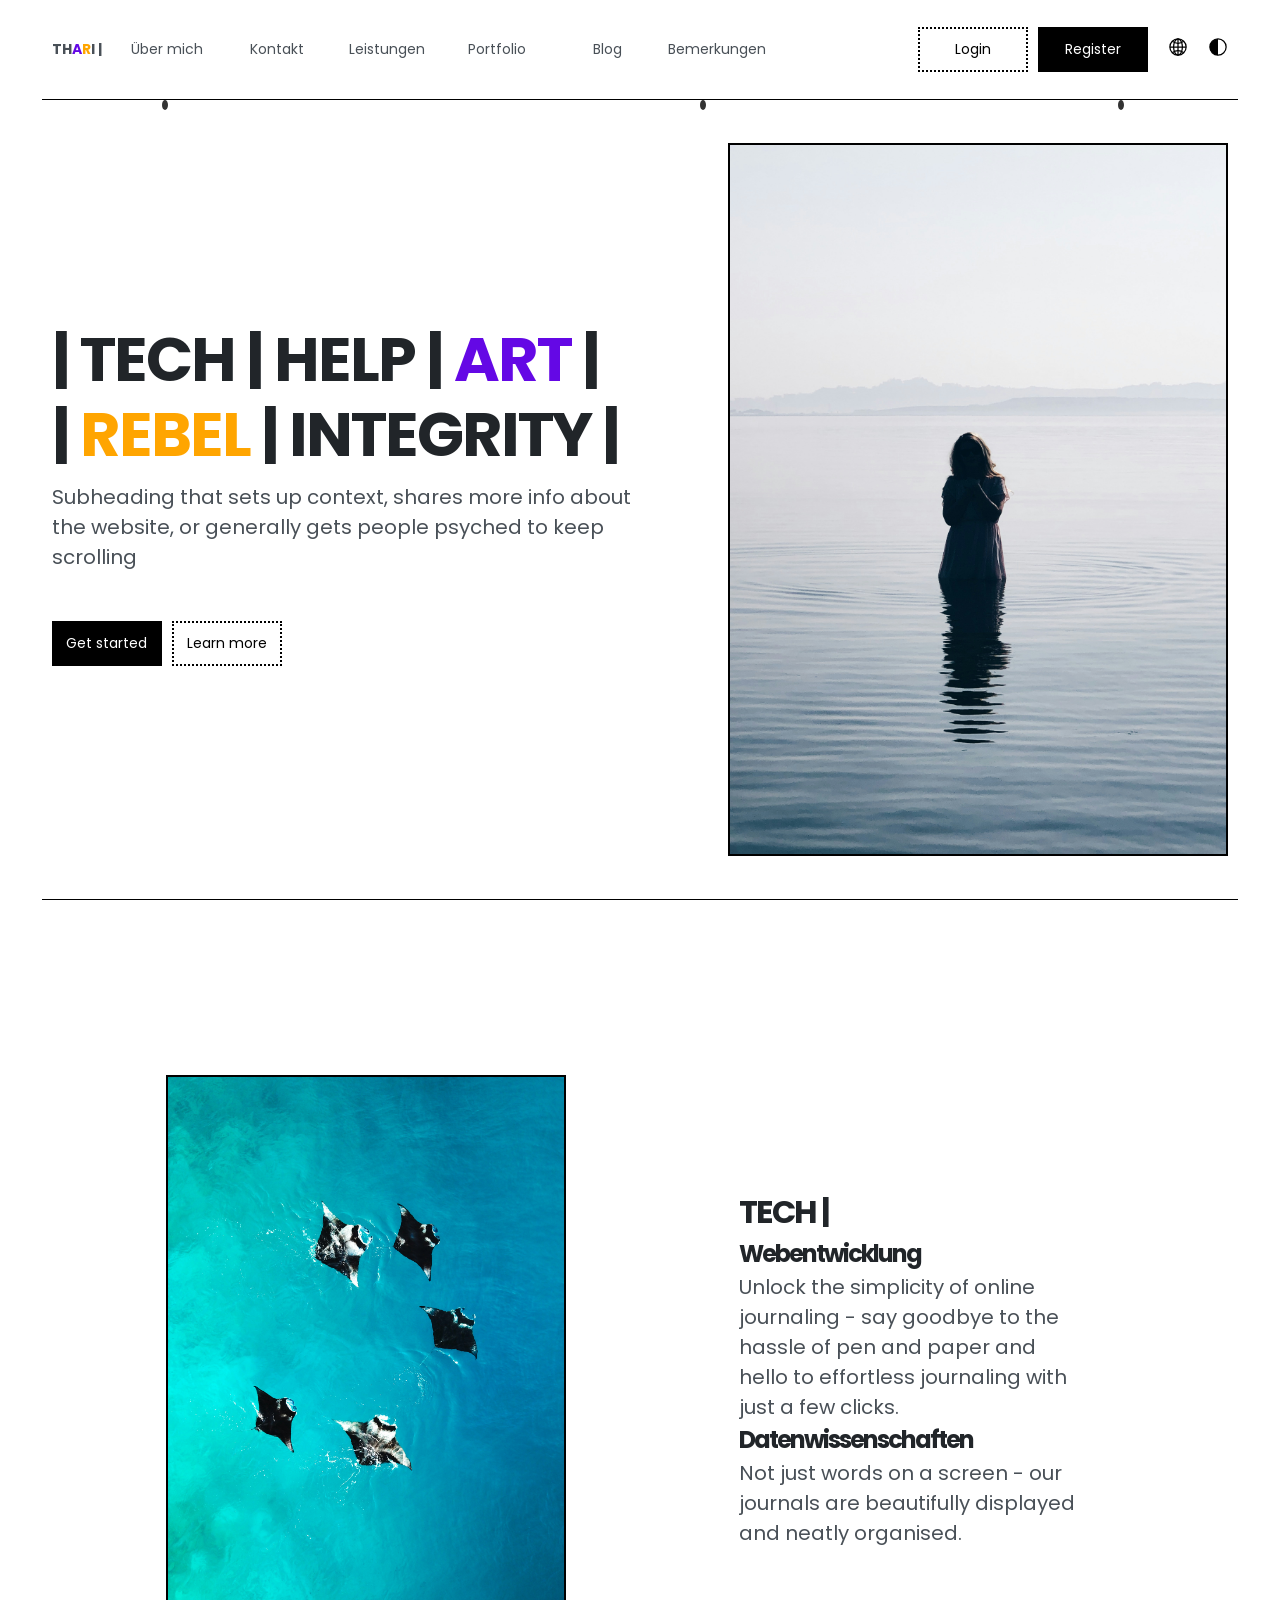
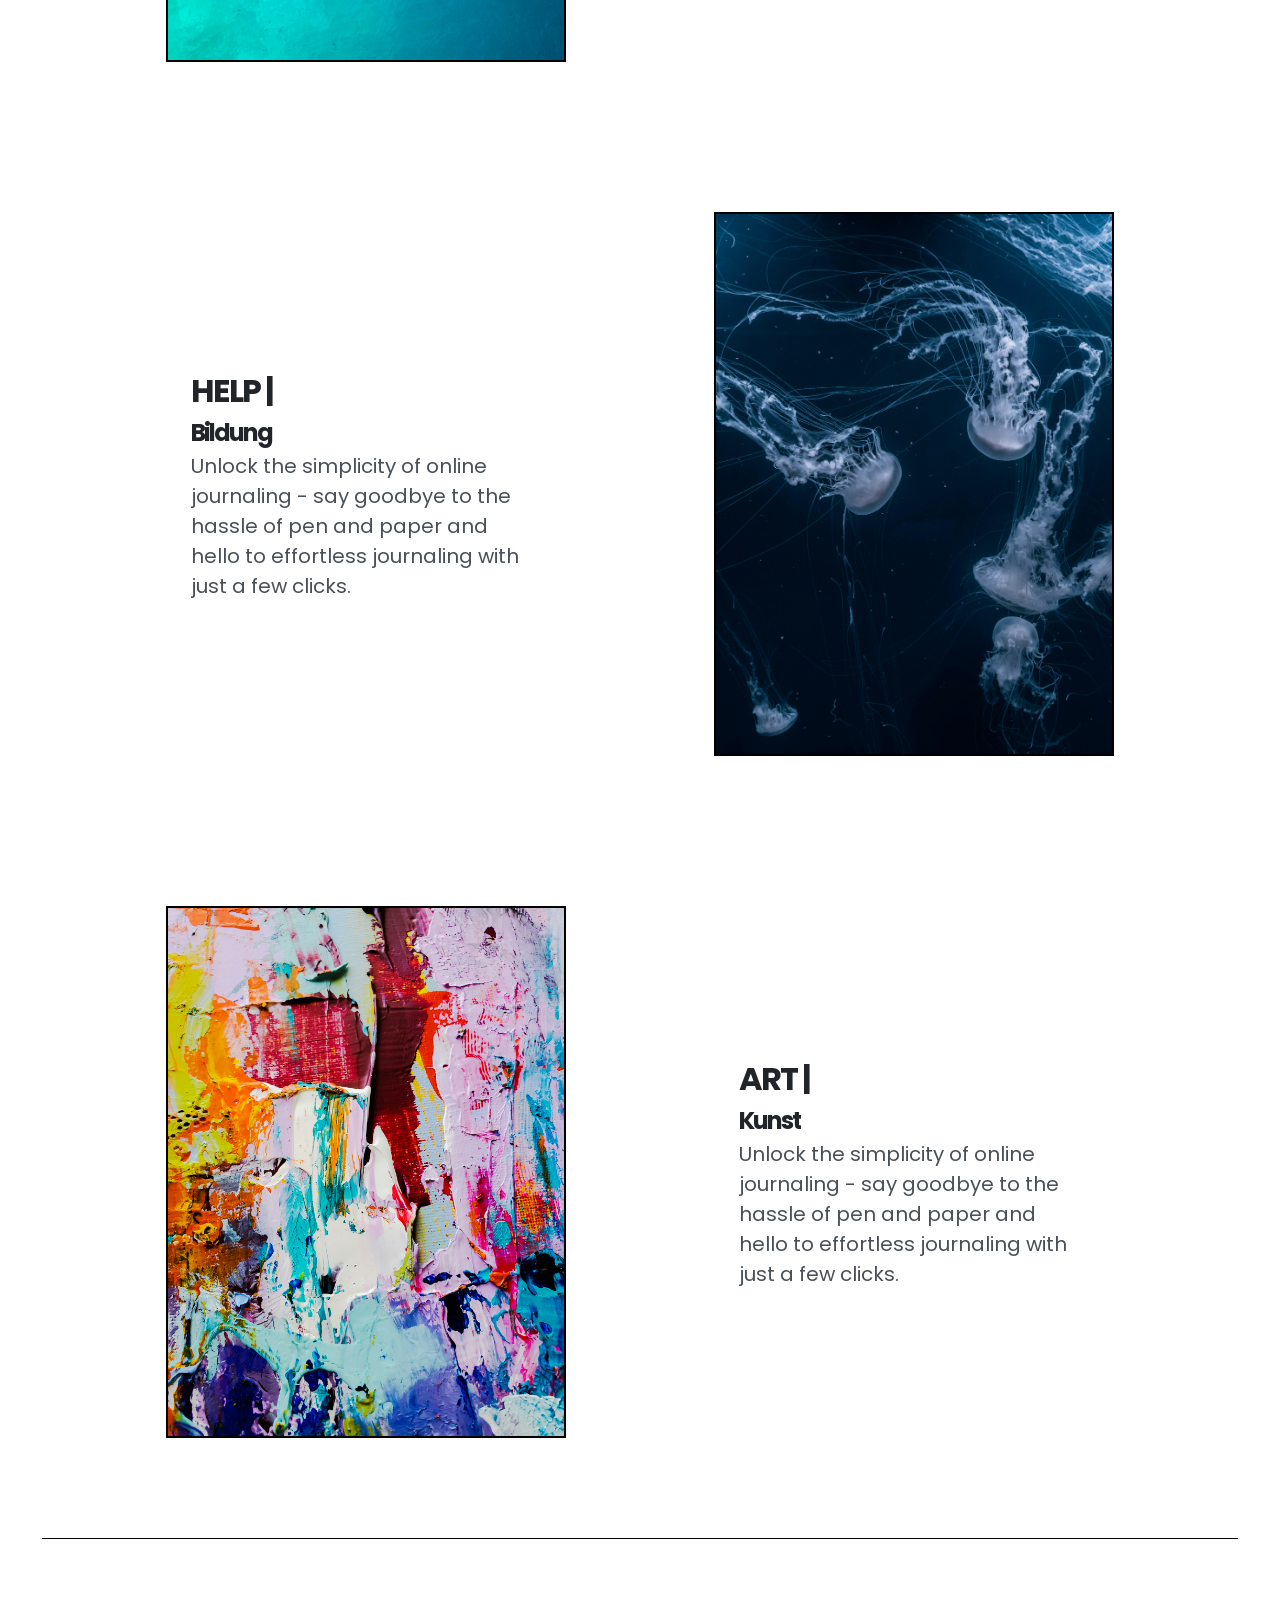
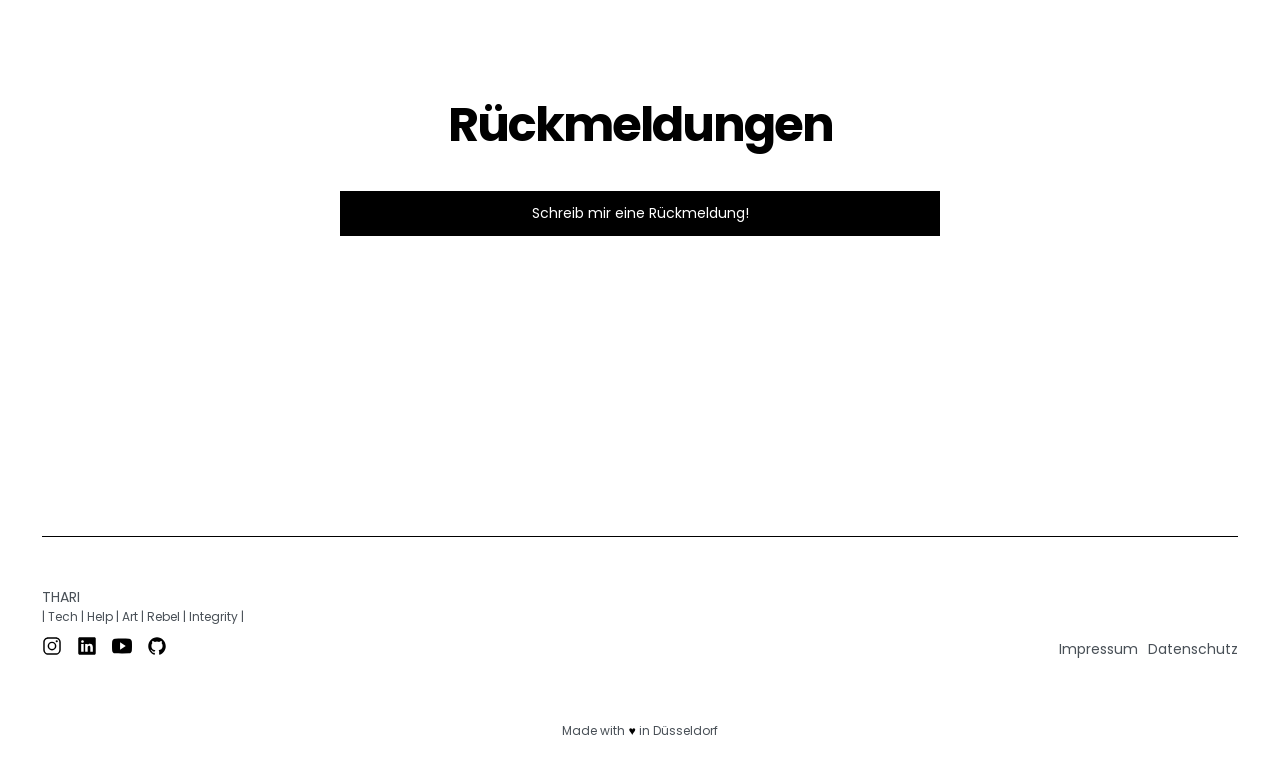
==== de.html @ 85b08d9f "thari webpage windows pc vscode" ====
<!DOCTYPE html>
<html lang="en">
<head>
    <meta charset="UTF-8">
    <meta name="viewport" content="width=device-width, initial-scale=1.0">
    <link rel="preconnect" href="https://fonts.googleapis.com">
    <link rel="preconnect" href="https://fonts.gstatic.com" crossorigin>
    <link href="https://fonts.googleapis.com/css2?family=Poppins:ital,wght@0,100;0,200;0,300;0,400;0,500;0,600;0,700;0,800;0,900;1,100;1,200;1,300;1,400;1,500;1,600;1,700;1,800;1,900&display=swap" rel="stylesheet">
    <link rel="stylesheet" href="de.css">
    <title>THARI | </title>
</head>
<body>
    <div class="container">
        <header>
            <!-- NAVIGATION -->
            <nav class="navbar">
                <div class="logo">
                    <a href="index.html" id="Logo-Startseite-Link">TH<span class="art-color">A</span><span class="rebel-color">R</span>I | </a> 
                    <!-- Senkrechter Strich professioneller -->
                </div>
                
                <ul class="nav-btn-container">
                    <li class="btn" href="nav-pages/about-me.html">Über mich</li>
                    <li class="btn" href="nav-pages/contact.html">Kontakt</li>
                    <li class="btn" href="nav-pages/services.html">Leistungen</li>
                    <li class="btn" href="nav-pages/portfolio.html">Portfolio</li>
                    <li class="btn" href="nav-pages/blog.html">Blog</li>
                    <li class="btn" href="nav-pages/feedback.html">Bemerkungen</li>
                </ul>

                <ul class="nav-login-register-container">
                    <li><a class="btn btn-primary-outline" href="login-register/login.html" id="login-link">Login</a></li>
                    <li><a class="btn btn-primary" href="login-register/register.html" id="register-link">Register</a></li>
                </ul>

                <ul class="nav-language-lightdark-container">
                    <li class="tooltip"><a href="index.html"><img class="nav-icons" src="images/svg/globe-outline.svg" alt="World Logo"><span class="tooltip-text">de | en Übersetzung folgt</span></a></li>
                    <li class="tooltip"><a href="index.html"><img class="nav-icons" src="images/svg/contrast-outline.svg" alt="Darklight Logo"><span class="tooltip-text">light | dark Modus folgt</span></a></li>
                </ul>
            </nav>

            <!-- HERO SECTION -->
            <section class="hero-section water-background">
                <div class="hero-content">
                    <h1 class="hero-heading">
                        | TECH | HELP | <span class="art-color">ART</span> | <br> 
                        | <span class="rebel-color">REBEL</span> | INTEGRITY | 
                    </h1>
                    <p class="hero-paragraph">Subheading that sets up context, shares more info about the website, or generally gets people psyched to keep scrolling</p>
                
                    <ul class="hero-btn-container">
                        <li><a class="btn btn-primary" href="login-register/register.html">Get started</a></li>
                        <li><a class="btn btn-primary-outline" href="button-pages/learn-more.html">Learn more</a></li>
                    </ul>
                </div>

                <div class="Startseite-img-container">
                    <img class="Startseite-img" src="images/home/giorgio-trovato-opnHVHNZuUU-unsplash.jpg" alt="Woman">
                </div>

                <div class="raindrop-container">
                    <span class="raindrop"></span>
                    <span class="raindrop"></span>
                    <span class="raindrop"></span>
                </div>

            </section>
        </header>
        
        <main>
            <!-- FEATURE SECTION -->
            <section class="features-section">
                <div class="features-grid-container">
                    <img class="feature-img" src="images/home/Startseite_Rays.jpg" alt="Rays">
                    <div class="feature-text">
                        <h4>TECH | </h4>
                        <h5 class="feature-heading">Webentwicklung</h5>
                        <p>Unlock the simplicity of online journaling - say goodbye to the hassle of pen and paper and hello to effortless journaling with just a few clicks.</p>
                        <h5 class="feature-heading">Datenwissenschaften</h5>
                        <p>Not just words on a screen - our journals are beautifully displayed and neatly organised.</p>
                    </div>
                    <div class="feature-text">
                        <h4>HELP | </h4>
                        <h5 class="feature-heading">Bildung</h5>
                        <p>Unlock the simplicity of online journaling - say goodbye to the hassle of pen and paper and hello to effortless journaling with just a few clicks.</p>
                    </div>
                    <img class="feature-img" src="images/home/Startseite_Quallen.jpg" alt="Quallen">
                    <img class="feature-img" src="images/home/jene-stephaniuk--MCrF6hnojU-unsplash.jpg" alt="Art">
                    <div class="feature-text">
                        <h4>ART | </h4>
                        <h5 class="feature-heading">Kunst</h5>
                        <p>Unlock the simplicity of online journaling - say goodbye to the hassle of pen and paper and hello to effortless journaling with just a few clicks.</p>
                    </div>
                </div>
            </section>

            <!--CTA SECTION - CTA = CALL TO ACTION-->
            <section class="cta-section">
                <div class="cta-card">
                    <h2 class="cta-heading">Rückmeldungen</h2>
                    <a class="btn btn-secondary" href="register.html">Schreib mir eine Rückmeldung!</a>
                    <!-- Div Bewertungsfelder einfügen (mit Formular einfügbar)-->
                </div>
            </section>
        </main>

        <footer class="footer">
            <!--FOOTER-->
            <div class="footer-thari">
                <a href="index.html">THARI</a>
                <p class="small-text">| Tech | Help | Art | Rebel | Integrity |</p>
            </div>

            <div class="footer-row">
                <ul class="social-icons-container">
                    <li><a href="https://www.instagram.com/"><img class="social-icons" src="images/svg/logo-instagram.svg" alt="Instagram"></a></li>
                    <li><a href="https://www.linkedin.com/"><img class="social-icons" src="images/svg/logo-linkedin.svg" alt="LinkedIn"></a></li>
                    <li><a href="https://www.youtube.com/"><img class="social-icons" src="images/svg/logo-youtube.svg" alt="YouTube"></a></li>
                    <li><a href="https://www.github.com/"><img class="social-icons" src="images/svg/logo-github.svg" alt="GitHub"></a></li>
                </ul>
                <ul class="footer-rechts-nav-container">
                    <li><a href="impressum.html">Impressum</a></li>
                    <li><a href="datenschutz.html">Datenschutz</a></li>
                </ul>
            </div>
            
            <div class="small-text-footer">
                <p class="small-text">Made with <span class="heart-icon">♥︎</span> in Düsseldorf</p>
            </div>
            
        </footer>
    </div>
</body>
</html>
---- de.css ----
/* 

---------- TYPOGRAPHY ----------

FONT SIZES
12px / 16px / 20px / 24px / 32px / 40px / 48px / 62px

FONT WEIGHTS
400 / 700

LINE HEIGHTS
1.2 / 1.5

LETTER SPACING
0 / -2px

FONT FAMILY
Poppins

---------- COLORS ----------

PRIMARY
Base: #339af0 (Sky Blue)
Tint: #d0ebff (Arctic)
Shade: #1c7ed6 (Deep Sea)

SECONDARY
Base: #9775fa (Lavendar)
Tint: #e5dbff (Moonligh Iris)
Shade: #7048e8 (Velvet Night)

TERTIARY
Base: #ff922b (Pumpkin)
Tint: #ffe8cc (Dawn)
Shade: #f76707 (Lava)

GREY
Base: #495057 (Slate)
Tint: #f1f3f5 (Pebble)
Shade: #212529 (Graphite)
White: #ffffff (White)
Black: #000000 (Black)

---------- BORDER RADIUS ----------

4px / 8px / 20px

---------- SPACING SYSTEM ----------

5px / 10px / 15px / 20px / 25px / 30px / 40px / 50px / 60px / 70px / 80px / 90px / 100px / 125px / 150px / 200px / 250px / 300px / 400px / 500px

*/

/* ----------------------- GLOBAL STYLES ----------------------- */

:root {
    /* FONT SIZE */
    --text-sm: 1.2rem;
    --text-base: 1.4rem;
    --text-paragraph: 2rem;
    --text-h5: 2.4rem;
    --text-h4: 3.2rem;
    --text-h3: 4rem;
    --text-h2: 4.8rem;
    --text-h1: 6.2rem;

    /* FONT WEIGHT */
    --font-weight-normal: 400;
    --font-weight-bold: 700;

    /* LINE HEIGHTS */
    --line-height-tight: 1.2;
    --line-height-normal: 1.5;

    /* LETTER SPACING */
    --letter-spacing-tight: -2px;

    /* FONT FAMILY */
    --font-family: 'Poppins', sans-serif;

    /* COLORS */
    --primary-base: #339af0;
    --primary-tint: #d0ebff;
    --primary-shade: #1c7ed6;
    --secondary-base: #9775fa;
    --secondary-tint: #e5dbff;
    --secondary-shade: #7048e8;
    --tertiary-base: #ff922b;
    --tertiary-tint: #ffe8cc;
    --tertiary-shade: #f76707;
    --grey-base: #495057;
    --grey-tint: #f1f3f5;
    --grey-shade: #212529;
    --white: #ffffff;
    --black: #000000; 
    
    /* MISCELLANEOUS */
    --nav-height: 10rem; /* Update the value in the flexbox topic */
}

* {
    box-sizing: border-box;
    margin: 0;
    padding: 0;
}

html {
   font-size: 62.5%; 
   /* 10px / 16px = 62.5% */
}

body {
    font-family: var(--font-family);
    font-weight: var(--font-weight-normal);
    line-height: var(--line-height-normal);
    color: var(--grey-base);
}

.container {
    max-width: 95%;
    width: 100%;
    margin: 0 auto;
    padding: 0 1rem;
    box-sizing: border-box;
}

h1, h2, h3, h4, h5 {
    font-weight: var(--font-weight-bold);
    line-height: var(--line-height-normal);
    letter-spacing: var(--letter-spacing-tight);
    color: var(--grey-shade);
}

h1 {
    font-size: var(--text-h1);
}

h2 {
    font-size: var(--text-h2);
}

h3 {
    font-size: var(--text-h3);
}

h4 {
    font-size: var(--text-h4);
}

h5 {
    font-size: var(--text-h5);
}

p {
    font-size: var(--text-paragraph);
}

a {
    text-decoration: none;
    font-size: var(--text-base);
    display: inline-block;
}

a:link, a:visited, a:hover, a:active {
    color: var(--grey-base);
}

ul {
    list-style: none;
}

/* span {
    display: inline-block;
} */

.small-text {
    font-size: var(--text-sm);
}

/* ----------------------- COMPONENTS ----------------------- */

.btn {
    min-width: 110px;
    height: 45px;
    font-size: var(--text-base);
    display: flex;
    justify-content: center;
    align-items: center;
    box-sizing: border-box;
    text-align: center;
}

.btn-primary:link, .btn-primary:visited {
    color: var(--white);
    background-color: var(--black);
    border: 2px dotted var(--black);
    transition: 0.5s;
}

.btn-primary:hover, .btn-primary:active {
    color: var(--white);
    background-color: var(--black);
    border: 2px dotted var(--black);
    transform: scale(1.05, 1.05);
    box-shadow: 0px 3px 6px var(--grey-base);
}

.btn-primary-outline:link, .btn-primary-outline:visited {
    color: var(--black);
    background-color: var(--white);
    border: 2px dotted var(--black);
    transition: 0.5s;
}

.btn-primary-outline:hover, .btn-primary-outline:active {
    color: var(--black);
    background-color: var(--white);
    border: 2px dotted var(--black);
    transform: scale(1.05, 1.05);
    box-shadow: 0px 3px 6px var(--grey-base);
}

.btn-secondary:link, .btn-secondary:visited {
    color: var(--white);
    background-color: var(--black);
    border: 2px dotted var(--black);
    transition: 0.5s;
}

.btn-secondary:hover, .btn-secondary:active {
    color: var(--white);
    background-color: var(--black);
    border: 2px dotted var(--black);
    transform: scale(1.05, 1.05);
    box-shadow: 0px 3px 6px var(--grey-base);
}

.highlight {
    color: var(--white);
    padding: 0.5rem 1rem;
    border-radius: 4px;
}

.highlight-primary {
    background-color: var(--primary-base);
}

.highlight-secondary {
    background-color: var(--secondary-base);
}

.highlight-tertiary {
    background-color: var(--tertiary-base);
}

.logo-md {
    width: 100px;
}

.logo-sm {
    width: 80px;
}

.chat-container {
    height: 7rem;
    width: 7rem;
    background-color: var(--primary-tint);
    border-radius: 50%;
    display: flex;
    justify-content: center;
    align-items: center;
    position: fixed;
    bottom: 2rem;
    right: 2rem;
}

.chat-icon {
    width: 5rem;
    height: 5rem;
}

.beta {
    position: relative;
}

.beta::after {
    content: 'beta';
    position: absolute;
    top: 0;
    right: 0;
    font-size: 1.2rem;
    background-color: var(--tertiary-base);
    padding: 0.5rem 1rem;
    border-radius: 4px;
    color: var(--white);
    transform: translate(70%, -70%);
}

/* ----------------------- SECTIONS ----------------------- */

/* ------ NAVBAR ------ */

.navbar {
    height: var(--nav-height);
    display: flex;
    align-items: center;
    border-bottom: 1px solid #000000;
    padding: 0 1rem;
}

.logo {
    font-weight: 700;
}

.nav-btn-container {
    display: flex;
    margin-right: auto;
    margin-left: 1rem;
}

.nav-login-register-container {
    display: flex;
    gap: 1rem;
}

.nav-language-lightdark-container {
    display: flex;
    gap: 2rem;
    margin-left: 2rem;
}

.nav-icons {
    width: 20px;
    align-items: center;
}

/* ------ HERO SECTION ------ */

.hero-section {
    height: calc(100vh - var(--nav-height));
    min-height: 400px;
    margin-bottom: 10rem;
    display: flex;
    flex-direction: row;
    justify-content: center;
    align-items: left;
    gap: clamp(1rem, 6vw, 8rem);
    border-bottom: 1px solid #000000;
    position: relative;
}

.hero-content {
    display: flex;
    flex-direction: column;
    justify-content: center;
    max-width: 600px;
}

.hero-heading {
    margin-bottom: 1rem;
    text-align: left;
    font-weight: bold;
    line-height: 1.2;
    transition: transform 0.8s ease;
}

.hero-heading:hover {
    transform: scale(1.1);
}

.art-color {
    color: rgb(100, 8, 229);
}

.rebel-color {
    color: orange;
}

.hero-paragraph {
    display: flex;
    margin-bottom: clamp(1rem, 3vw, 4rem);
    text-align: left;
}

.hero-btn-container {
    display: flex;
    gap: 1rem;
    list-style: none;
    align-items: center;
    padding: 0;
    margin: 1rem 0;
}

.Startseite-img-container {
    display: flex;
    justify-content: center;
    align-items: center;
}

.Startseite-img {
    max-width: 50rem;
    height: auto;
    object-fit: contain;
    display: flex;
    gap: 2rem;
    transition: transform 0.8s ease;
    transform-origin: center;
    border: 2px solid black;
}

.Startseite-img:hover {
    transform: scale(1.0) scaleX(-1);
}

.raindrop-container {
    position: absolute;
    top: 0;
    left: 0;
    width: 100%;
    height: calc(100%);
    pointer-events: none;
    overflow: hidden;
    z-index: 1;
}

.raindrop {
    position: absolute;
    top: 0px;
    width: 6px;
    height: 10px;
    background: var(--black);
    border-radius: 50%;
    animation: drop 10s infinite;
    opacity: 0.8;
}

/* Positioniere die Tropfen zufällig */
.raindrop:nth-child(1) { left: 10%; animation-delay: 0s; }
.raindrop:nth-child(2) { left: 55%; animation-delay: 5s; }
.raindrop:nth-child(3) { left: 90%; animation-delay: 3s; }

@keyframes drop {
  0% {
    transform: translateY(0) scaleX(1);
    opacity: 0;
  }
  10% {
    opacity: 1;
  }
  90% {
    transform: translateY(100vh) scaleX(0.7);
    opacity: 1;
  }
  100% {
    transform: translateY(110vh) scaleX(0.5);
    opacity: 0;
  }
}

/* ------ FEATURES SECTION ------ */

.features-section {
    border-bottom: 1px solid #000000;
    display: flex;
    flex-direction: column;
}

.features-grid-container {
    display: grid;
    grid-template-columns: 1fr 1fr;
    row-gap: 15rem;
    column-gap: 5rem;
    justify-items: center;
    align-items: center;
    margin: 75px 75px 100px;
}

.feature-text {
    max-width: 350px;
    width: 100%;
}

.feature-headings {
    margin-bottom: 5rem;
}

.feature-img {
    max-width: 40rem;
    width: 100%;
    border: 2px solid black;
    transition: transform 0.8s ease;
}

.feature-img:hover {
    transform: scale(1.15) scaleX(-1);
}

/* ------ CTA SECTION ------ */

.cta-section {
    margin-bottom: 20rem;
    margin-top: 5rem;
    display: flex;
    justify-content: center;
}

.cta-card {
    text-align: center;
    background-color: var(--white);
    max-width: 1000px;
    width: 100%;
    padding: 10rem 20rem;
    border-radius: 20px;
}

.cta-heading {
    margin-bottom: 3rem;
    color: var(--black);
}

/* ------ FOOTER ------ */

.footer {
    display: flex;
    flex-direction: column;
    gap: 1rem;
    justify-content: space-between;
    margin-bottom: 2.5rem;
    border-top: 1px solid #000000;
}

.footer-thari {
    display: flex;
    flex-direction: column;
    margin-top: 5rem;
}

.footer-row {
    display: flex;
    justify-content: space-between;
    align-items: center;
    margin-bottom: 5rem;
}

.social-icons-container {
    display: flex;
    gap: 1.5rem;
}

.footer-rechts-nav-container {
    display: flex;
    margin-left: auto;
    gap: 1rem;
}

.social-icons {
    width: 20px;
}

.small-text-footer {
    margin: auto;
    margin-bottom: 1.5rem;
}

.heart-icon {
    color: var(--black);
}

/* ------ TOOLTIP ------ */

.tooltip {
  position: relative;
  display: inline-block;
}

.tooltip-text {
  position: absolute;
  bottom: -340%;
  left: -250%;
  font-family: var(--font-family);
  transform: translateX(-50%);
  background-color: black;
  color: white;
  padding: 0.3rem 0.6rem;
  font-size: 1.3rem;
  white-space: nowrap;
  display: none;
}

.tooltip:hover .tooltip-text {
  display: block;
}
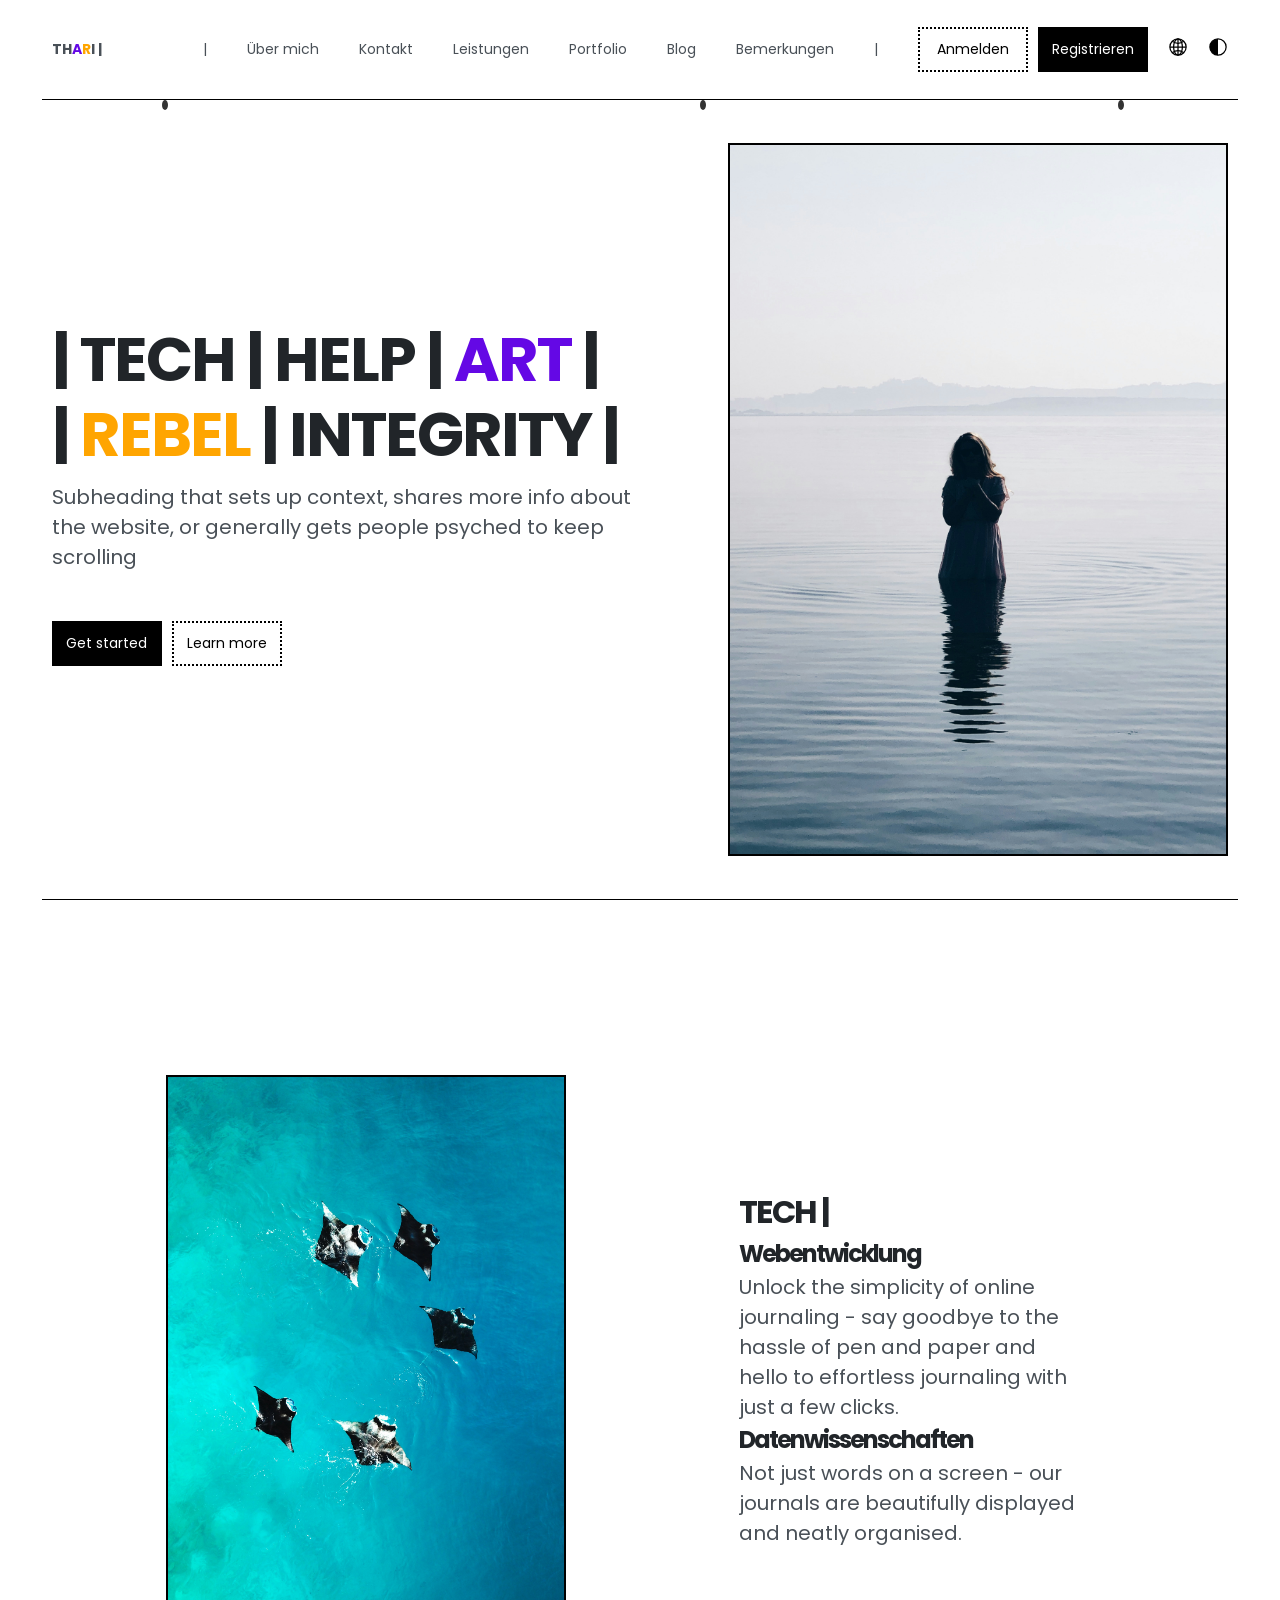
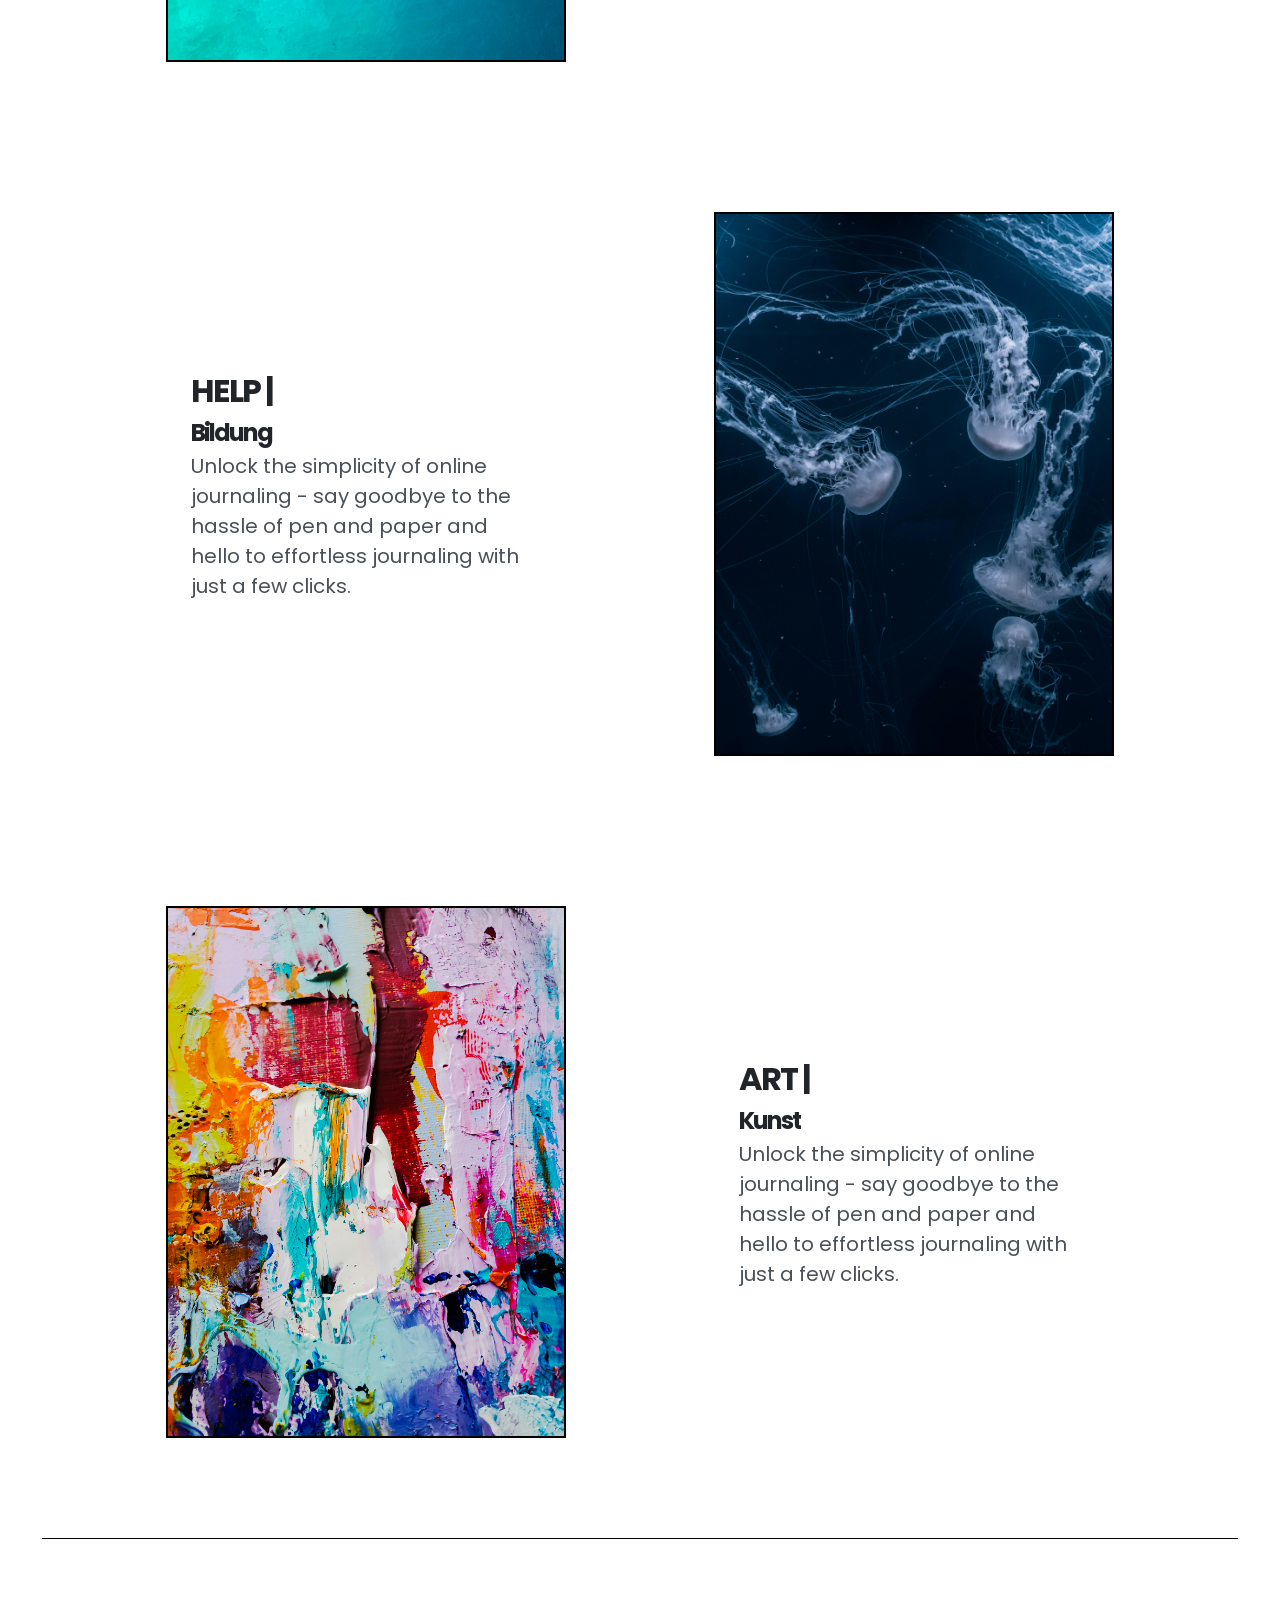
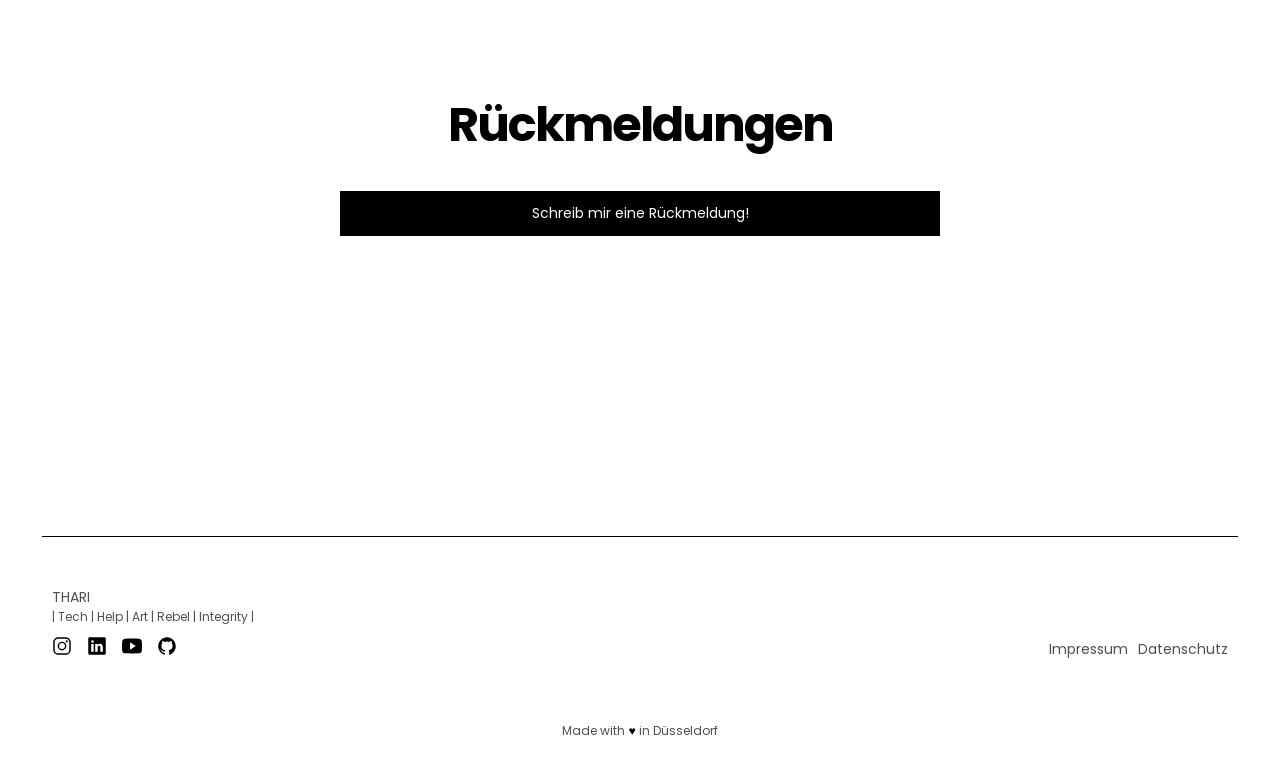
==== commit b9b8ccd1: "login-register" ====
--- a/de.html
+++ b/de.html
@@ -15,22 +15,24 @@
             <!-- NAVIGATION -->
             <nav class="navbar">
                 <div class="logo">
-                    <a href="index.html" id="Logo-Startseite-Link">TH<span class="art-color">A</span><span class="rebel-color">R</span>I | </a> 
+                    <a href="de.html" id="Logo-Startseite-Link">TH<span class="art-color">A</span><span class="rebel-color">R</span>I | </a> 
                     <!-- Senkrechter Strich professioneller -->
                 </div>
                 
                 <ul class="nav-btn-container">
-                    <li class="btn" href="nav-pages/about-me.html">Über mich</li>
-                    <li class="btn" href="nav-pages/contact.html">Kontakt</li>
-                    <li class="btn" href="nav-pages/services.html">Leistungen</li>
-                    <li class="btn" href="nav-pages/portfolio.html">Portfolio</li>
-                    <li class="btn" href="nav-pages/blog.html">Blog</li>
-                    <li class="btn" href="nav-pages/feedback.html">Bemerkungen</li>
+                    <p class="nav-line">|</p>
+                    <li><a class="nav-btn" href="nav-pages/about-me.html">Über mich</a></li>
+                    <li><a class="nav-btn" href="nav-pages/contact.html">Kontakt</a></li>
+                    <li><a class="nav-btn" href="nav-pages/services.html">Leistungen</a></li>
+                    <li><a class="nav-btn" href="nav-pages/portfolio.html">Portfolio</a></li>
+                    <li><a class="nav-btn" href="nav-pages/blog.html">Blog</a></li>
+                    <li><a class="nav-btn" href="nav-pages/feedback.html">Bemerkungen</a></li>
+                    <p class="nav-line">|</p>
                 </ul>
 
                 <ul class="nav-login-register-container">
-                    <li><a class="btn btn-primary-outline" href="login-register/login.html" id="login-link">Login</a></li>
-                    <li><a class="btn btn-primary" href="login-register/register.html" id="register-link">Register</a></li>
+                    <li><a class="btn btn-primary-outline" href="login-register/login.html" id="login-link">Anmelden</a></li>
+                    <li><a class="btn btn-primary" href="login-register/register.html" id="register-link">Registrieren</a></li>
                 </ul>
 
                 <ul class="nav-language-lightdark-container">
@@ -40,7 +42,7 @@
             </nav>
 
             <!-- HERO SECTION -->
-            <section class="hero-section water-background">
+            <section class="hero-section">
                 <div class="hero-content">
                     <h1 class="hero-heading">
                         | TECH | HELP | <span class="art-color">ART</span> | <br> 
--- a/de.css
+++ b/de.css
@@ -159,6 +159,12 @@
     text-decoration: none;
     font-size: var(--text-base);
     display: inline-block;
+    transition: transform 0.8s ease;
+}
+
+a:hover {
+    font-weight: 700;
+    transform: scale(1.1);
 }
 
 a:link, a:visited, a:hover, a:active {
@@ -186,8 +192,7 @@
     display: flex;
     justify-content: center;
     align-items: center;
-    box-sizing: border-box;
-    text-align: center;
+
 }
 
 .btn-primary:link, .btn-primary:visited {
@@ -314,8 +319,27 @@
 
 .nav-btn-container {
     display: flex;
-    margin-right: auto;
-    margin-left: 1rem;
+    margin-left: auto;
+    margin-right: 2rem;
+}
+
+.nav-line {
+    padding: 2rem;
+    font-size: var(--text-base);
+}
+
+.active {
+    font-weight: 700;
+}
+
+.nav-btn {
+    padding: 2rem;
+    font-size: var(--text-base);
+}
+
+.nav-btn:hover {
+    background-color: var(--grey-light);
+    border-color: var(--grey-dark);
 }
 
 .nav-login-register-container {
@@ -527,6 +551,7 @@
     justify-content: space-between;
     margin-bottom: 2.5rem;
     border-top: 1px solid #000000;
+    padding: 0 1rem;
 }
 
 .footer-thari {
@@ -577,7 +602,6 @@
   position: absolute;
   bottom: -340%;
   left: -250%;
-  font-family: var(--font-family);
   transform: translateX(-50%);
   background-color: black;
   color: white;
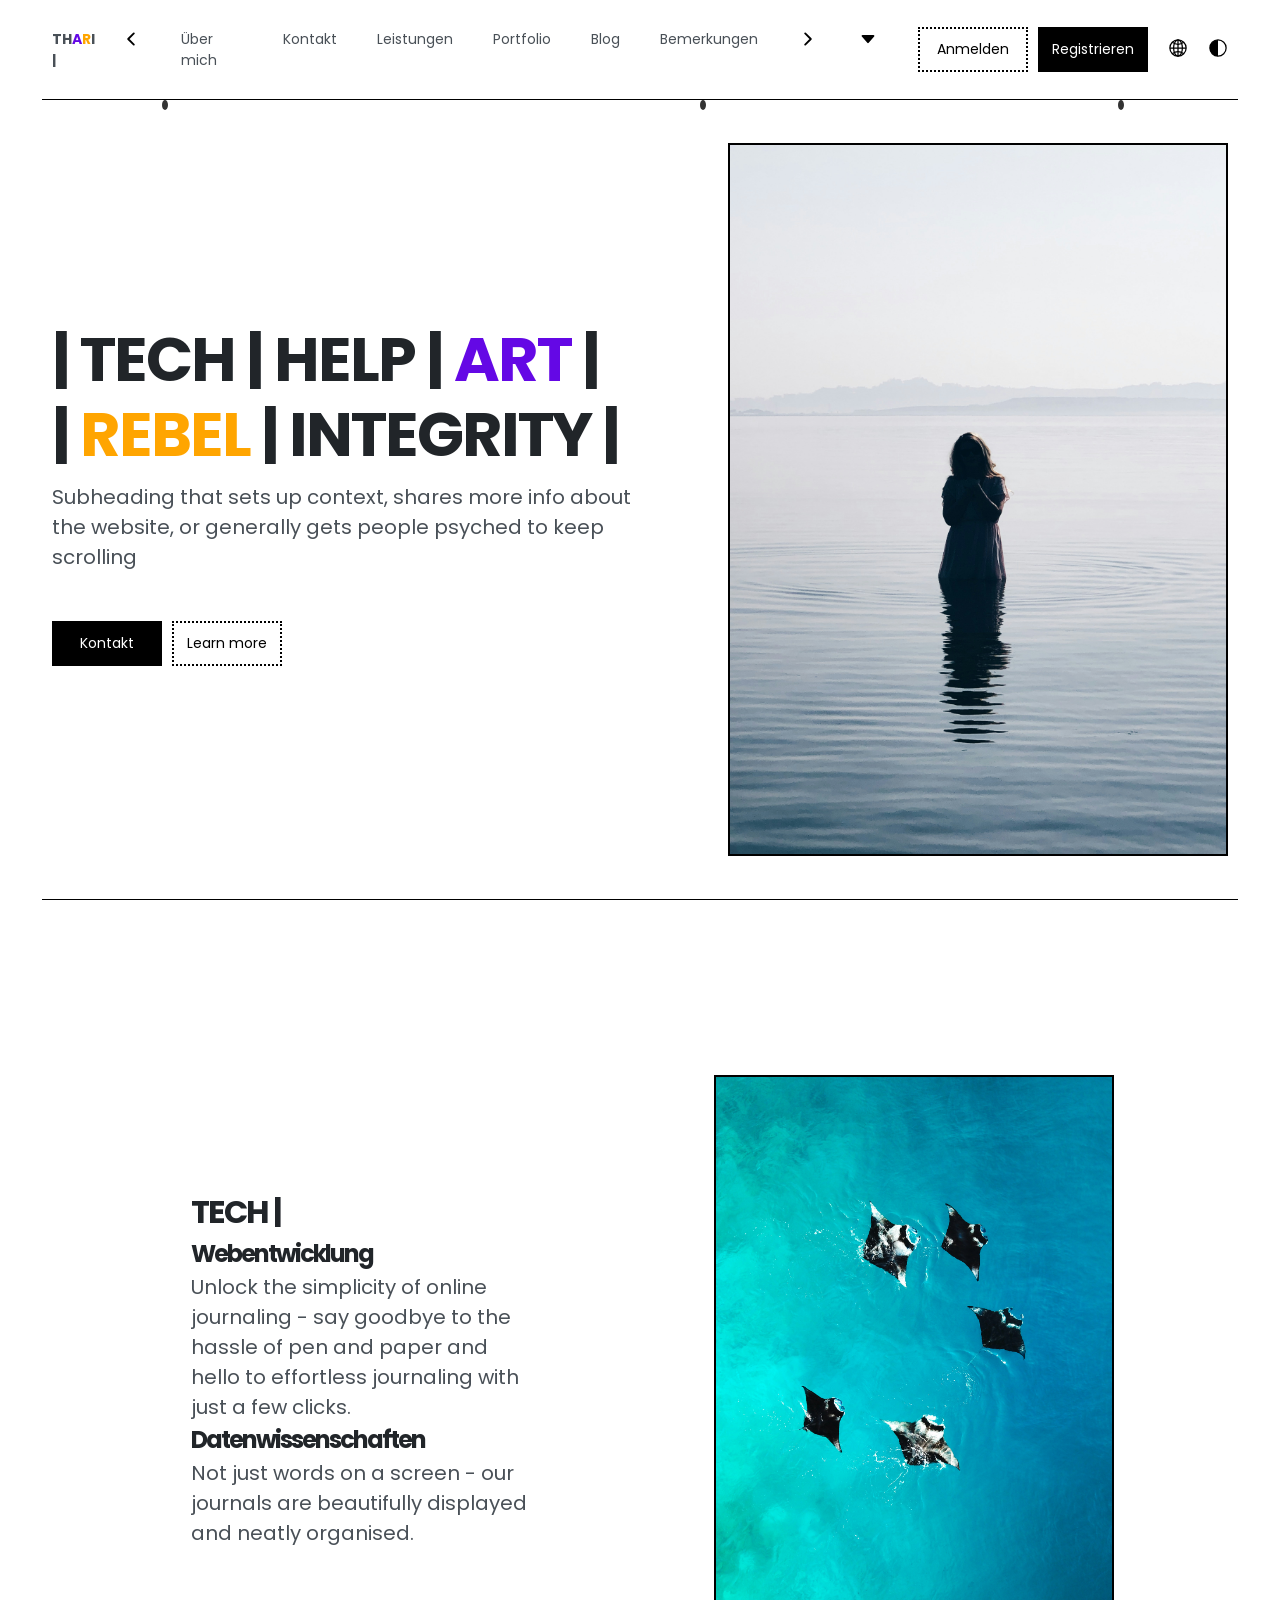
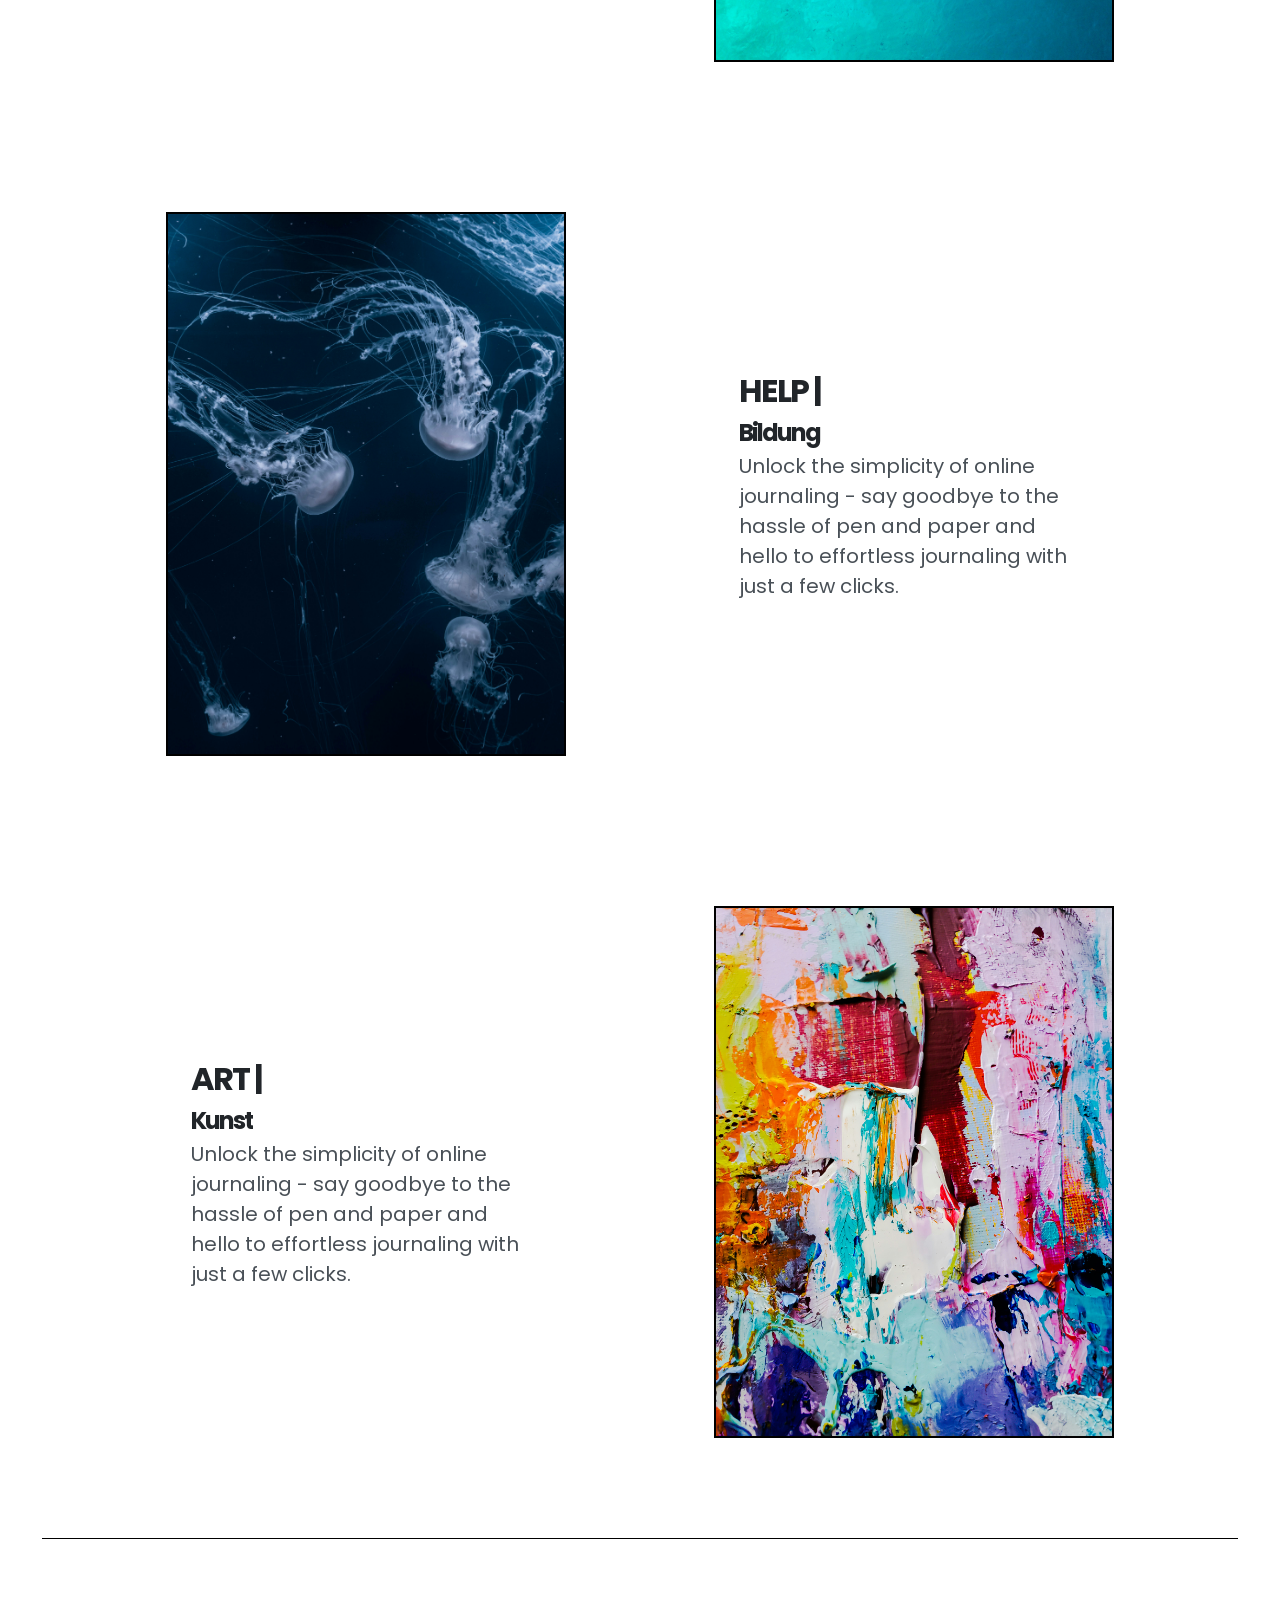
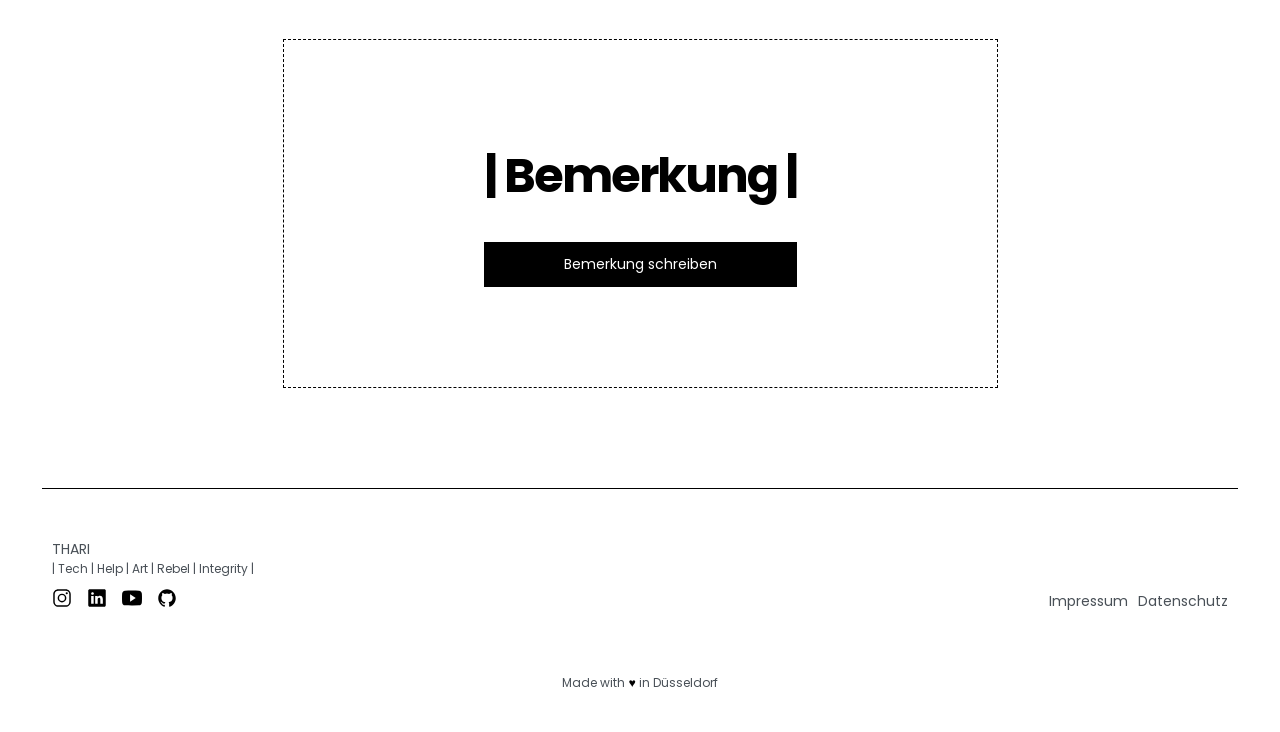
==== commit 5761deef: "changes" ====
--- a/de.html
+++ b/de.html
@@ -20,14 +20,25 @@
                 </div>
                 
                 <ul class="nav-btn-container">
-                    <p class="nav-line">|</p>
+                    <p class="nav-line"><img class="nav-icons" src="images/svg/arrow-back-outline.svg" alt="arrow-back"></p>
                     <li><a class="nav-btn" href="nav-pages/about-me.html">Über mich</a></li>
                     <li><a class="nav-btn" href="nav-pages/contact.html">Kontakt</a></li>
                     <li><a class="nav-btn" href="nav-pages/services.html">Leistungen</a></li>
                     <li><a class="nav-btn" href="nav-pages/portfolio.html">Portfolio</a></li>
                     <li><a class="nav-btn" href="nav-pages/blog.html">Blog</a></li>
                     <li><a class="nav-btn" href="nav-pages/feedback.html">Bemerkungen</a></li>
-                    <p class="nav-line">|</p>
+                    <p class="nav-line"><img class="nav-icons" src="images/svg/arrow-forward-outline.svg" alt="arrow-back"></p>
+                    <li class="dropdown">
+                        <a class="nav-btn" href="#"><img class="nav-icons" src="images/svg/arrow-down-outline.svg" alt="arrow-down"></a>
+                        <ul class="dropdown-content">
+                            <li><a href="#">Über mich</a></li>
+                            <li><a href="#">Kontakt</a></li>
+                            <li><a href="#">Leistungen</a></li>
+                            <li><a href="#">Portfolio</a></li>
+                            <li><a href="#">Blog</a></li>
+                            <li><a href="#">Bemerkungen</a></li>
+                        </ul>
+                    </li>
                 </ul>
 
                 <ul class="nav-login-register-container">
@@ -36,8 +47,8 @@
                 </ul>
 
                 <ul class="nav-language-lightdark-container">
-                    <li class="tooltip"><a href="index.html"><img class="nav-icons" src="images/svg/globe-outline.svg" alt="World Logo"><span class="tooltip-text">de | en Übersetzung folgt</span></a></li>
-                    <li class="tooltip"><a href="index.html"><img class="nav-icons" src="images/svg/contrast-outline.svg" alt="Darklight Logo"><span class="tooltip-text">light | dark Modus folgt</span></a></li>
+                    <li class="tooltip"><img class="nav-icons" src="images/svg/globe-outline.svg" alt="World Logo"><span class="tooltip-text">de | en Übersetzung folgt</span></li>
+                    <li class="tooltip"><img class="nav-icons" src="images/svg/contrast-outline.svg" alt="Darklight Logo"><span class="tooltip-text">light | dark Modus folgt</span></li>
                 </ul>
             </nav>
 
@@ -51,7 +62,7 @@
                     <p class="hero-paragraph">Subheading that sets up context, shares more info about the website, or generally gets people psyched to keep scrolling</p>
                 
                     <ul class="hero-btn-container">
-                        <li><a class="btn btn-primary" href="login-register/register.html">Get started</a></li>
+                        <li><a class="btn btn-primary" href="nav-pages/contact.html">Kontakt</a></li>
                         <li><a class="btn btn-primary-outline" href="button-pages/learn-more.html">Learn more</a></li>
                     </ul>
                 </div>
@@ -73,7 +84,6 @@
             <!-- FEATURE SECTION -->
             <section class="features-section">
                 <div class="features-grid-container">
-                    <img class="feature-img" src="images/home/Startseite_Rays.jpg" alt="Rays">
                     <div class="feature-text">
                         <h4>TECH | </h4>
                         <h5 class="feature-heading">Webentwicklung</h5>
@@ -81,26 +91,27 @@
                         <h5 class="feature-heading">Datenwissenschaften</h5>
                         <p>Not just words on a screen - our journals are beautifully displayed and neatly organised.</p>
                     </div>
+                    <img class="feature-img" src="images/home/Startseite_Rays.jpg" alt="Rays">
                     <div class="feature-text">
                         <h4>HELP | </h4>
                         <h5 class="feature-heading">Bildung</h5>
                         <p>Unlock the simplicity of online journaling - say goodbye to the hassle of pen and paper and hello to effortless journaling with just a few clicks.</p>
                     </div>
-                    <img class="feature-img" src="images/home/Startseite_Quallen.jpg" alt="Quallen">
-                    <img class="feature-img" src="images/home/jene-stephaniuk--MCrF6hnojU-unsplash.jpg" alt="Art">
+                    <img class="feature-img feature-img-swap-order" src="images/home/Startseite_Quallen.jpg" alt="Quallen">
                     <div class="feature-text">
                         <h4>ART | </h4>
                         <h5 class="feature-heading">Kunst</h5>
                         <p>Unlock the simplicity of online journaling - say goodbye to the hassle of pen and paper and hello to effortless journaling with just a few clicks.</p>
                     </div>
+                    <img class="feature-img" src="images/home/jene-stephaniuk--MCrF6hnojU-unsplash.jpg" alt="Art">
                 </div>
             </section>
 
             <!--CTA SECTION - CTA = CALL TO ACTION-->
             <section class="cta-section">
                 <div class="cta-card">
-                    <h2 class="cta-heading">Rückmeldungen</h2>
-                    <a class="btn btn-secondary" href="register.html">Schreib mir eine Rückmeldung!</a>
+                    <h2 class="cta-heading">| Bemerkung |</h2>
+                    <a class="btn btn-primary" href="../nav-pages/blog.html">Bemerkung schreiben</a>
                     <!-- Div Bewertungsfelder einfügen (mit Formular einfügbar)-->
                 </div>
             </section>
--- a/de.css
+++ b/de.css
@@ -175,10 +175,6 @@
     list-style: none;
 }
 
-/* span {
-    display: inline-block;
-} */
-
 .small-text {
     font-size: var(--text-sm);
 }
@@ -342,6 +338,36 @@
     border-color: var(--grey-dark);
 }
 
+.dropdown-content {
+    display: none;
+    position: absolute;
+    top: 110px;
+    right: 370px;
+    background-color: white;
+    min-width: 100px;
+    border-radius: 0.3rem;
+    box-shadow: 0 4px 8px rgba(0,0,0,0.15);
+    padding: 0;
+    margin: 0;
+}
+
+.dropdown-content li {
+    list-style: none;
+}
+
+.dropdown-content a {
+    color: black;
+    padding: 0.7rem 1rem;
+}
+
+.dropdown-content a:hover {
+    background-color: #f0f0f0;
+}
+
+.dropdown:hover .dropdown-content {
+    display: flex;
+}
+
 .nav-login-register-container {
     display: flex;
     gap: 1rem;
@@ -464,21 +490,21 @@
 .raindrop:nth-child(3) { left: 90%; animation-delay: 3s; }
 
 @keyframes drop {
-  0% {
-    transform: translateY(0) scaleX(1);
-    opacity: 0;
-  }
-  10% {
-    opacity: 1;
-  }
-  90% {
-    transform: translateY(100vh) scaleX(0.7);
-    opacity: 1;
-  }
-  100% {
-    transform: translateY(110vh) scaleX(0.5);
-    opacity: 0;
-  }
+    0% {
+        transform: translateY(0) scaleX(1);
+        opacity: 0;
+    }
+    10% {
+        opacity: 1;
+    }
+    90% {
+        transform: translateY(100vh) scaleX(0.7);
+        opacity: 1;
+    }
+    100% {
+        transform: translateY(110vh) scaleX(0.5);
+        opacity: 0;
+    }
 }
 
 /* ------ FEATURES SECTION ------ */
@@ -519,22 +545,25 @@
     transform: scale(1.15) scaleX(-1);
 }
 
+.feature-img-swap-order {
+    grid-row: 2/3;
+    grid-column: 1/2;
+}
+
 /* ------ CTA SECTION ------ */
 
 .cta-section {
-    margin-bottom: 20rem;
-    margin-top: 5rem;
+    margin-bottom: 10rem;
+    margin-top: 10rem;
     display: flex;
     justify-content: center;
 }
 
 .cta-card {
     text-align: center;
-    background-color: var(--white);
+    border: 1px dashed #000000;
     max-width: 1000px;
-    width: 100%;
     padding: 10rem 20rem;
-    border-radius: 20px;
 }
 
 .cta-heading {
@@ -555,7 +584,6 @@
 }
 
 .footer-thari {
-    display: flex;
     flex-direction: column;
     margin-top: 5rem;
 }
@@ -594,23 +622,23 @@
 /* ------ TOOLTIP ------ */
 
 .tooltip {
-  position: relative;
-  display: inline-block;
+    position: relative;
+    display: inline-block;
 }
 
 .tooltip-text {
-  position: absolute;
-  bottom: -340%;
-  left: -250%;
-  transform: translateX(-50%);
-  background-color: black;
-  color: white;
-  padding: 0.3rem 0.6rem;
-  font-size: 1.3rem;
-  white-space: nowrap;
-  display: none;
+    position: absolute;
+    bottom: -340%;
+    left: -250%;
+    transform: translateX(-50%);
+    background-color: black;
+    color: white;
+    padding: 0.3rem 0.6rem;
+    font-size: 1.3rem;
+    white-space: nowrap;
+    display: none;
 }
 
 .tooltip:hover .tooltip-text {
-  display: block;
+    display: block;
 }
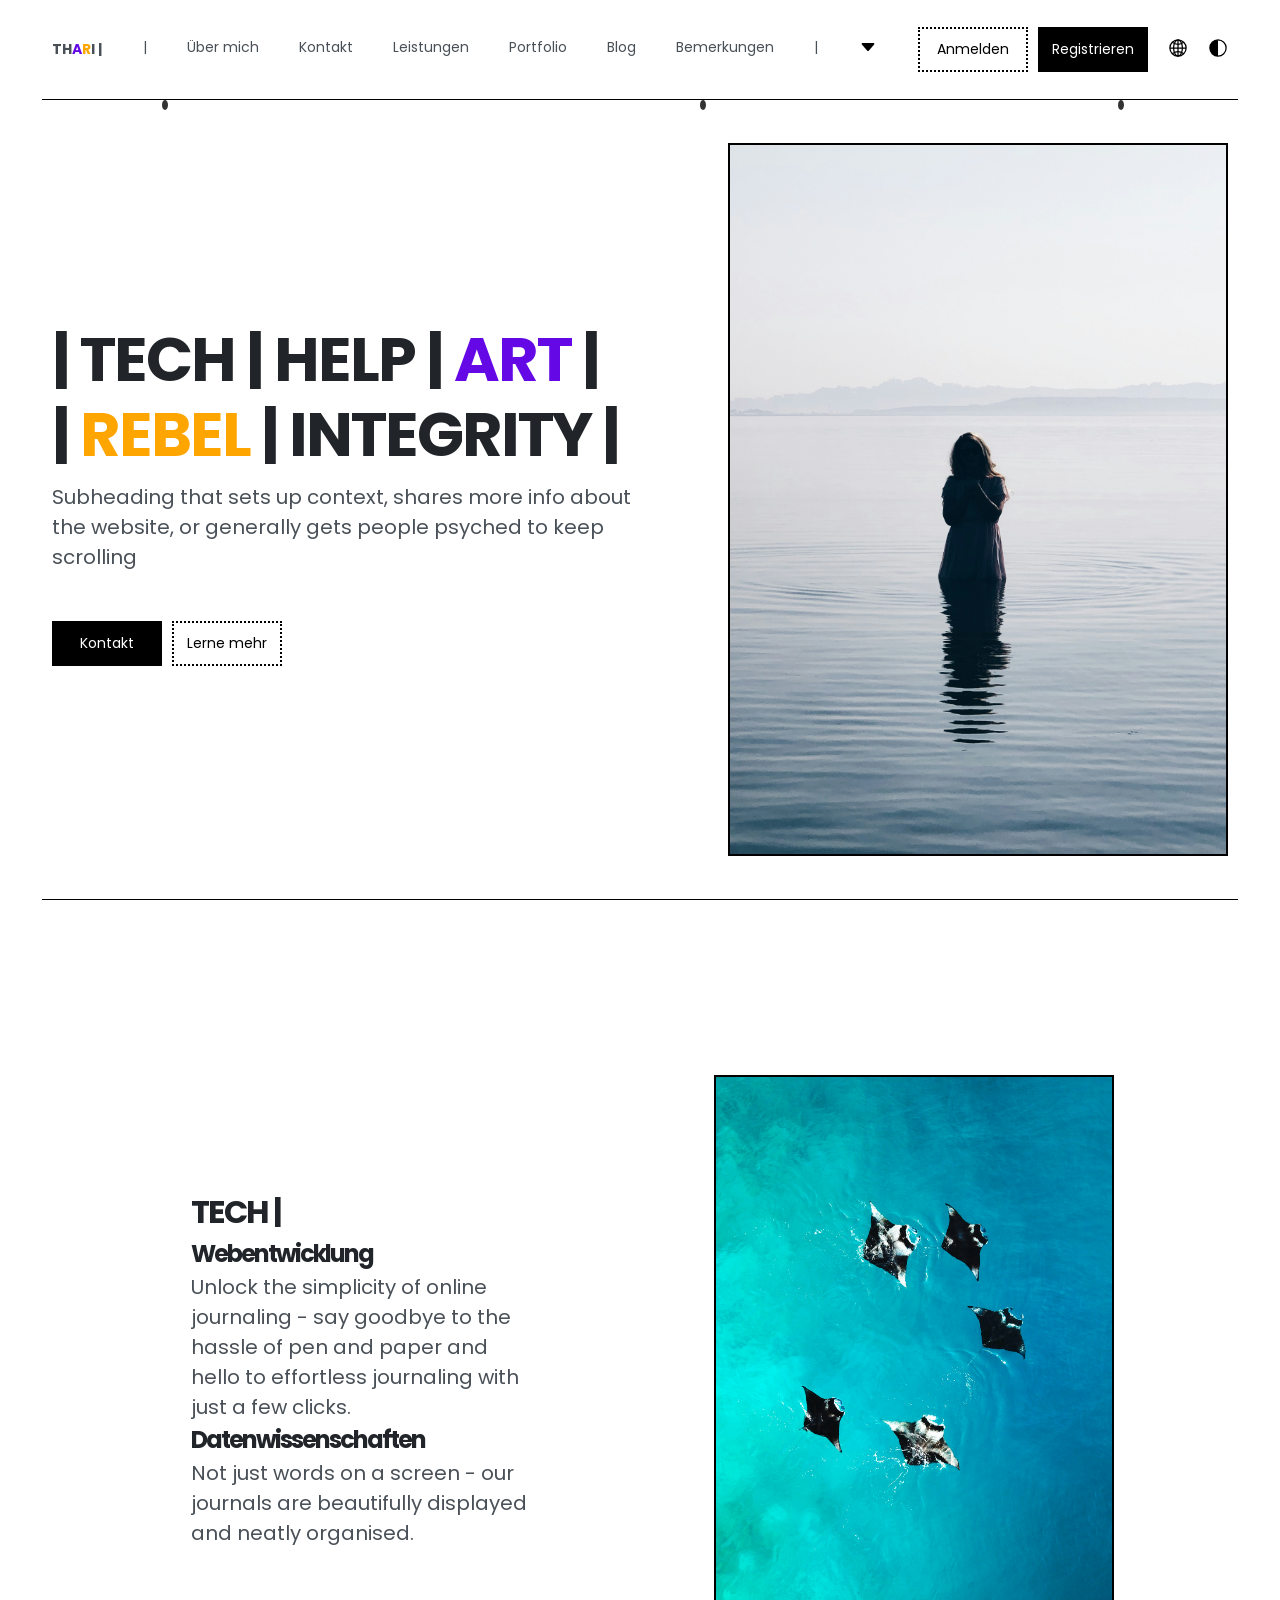
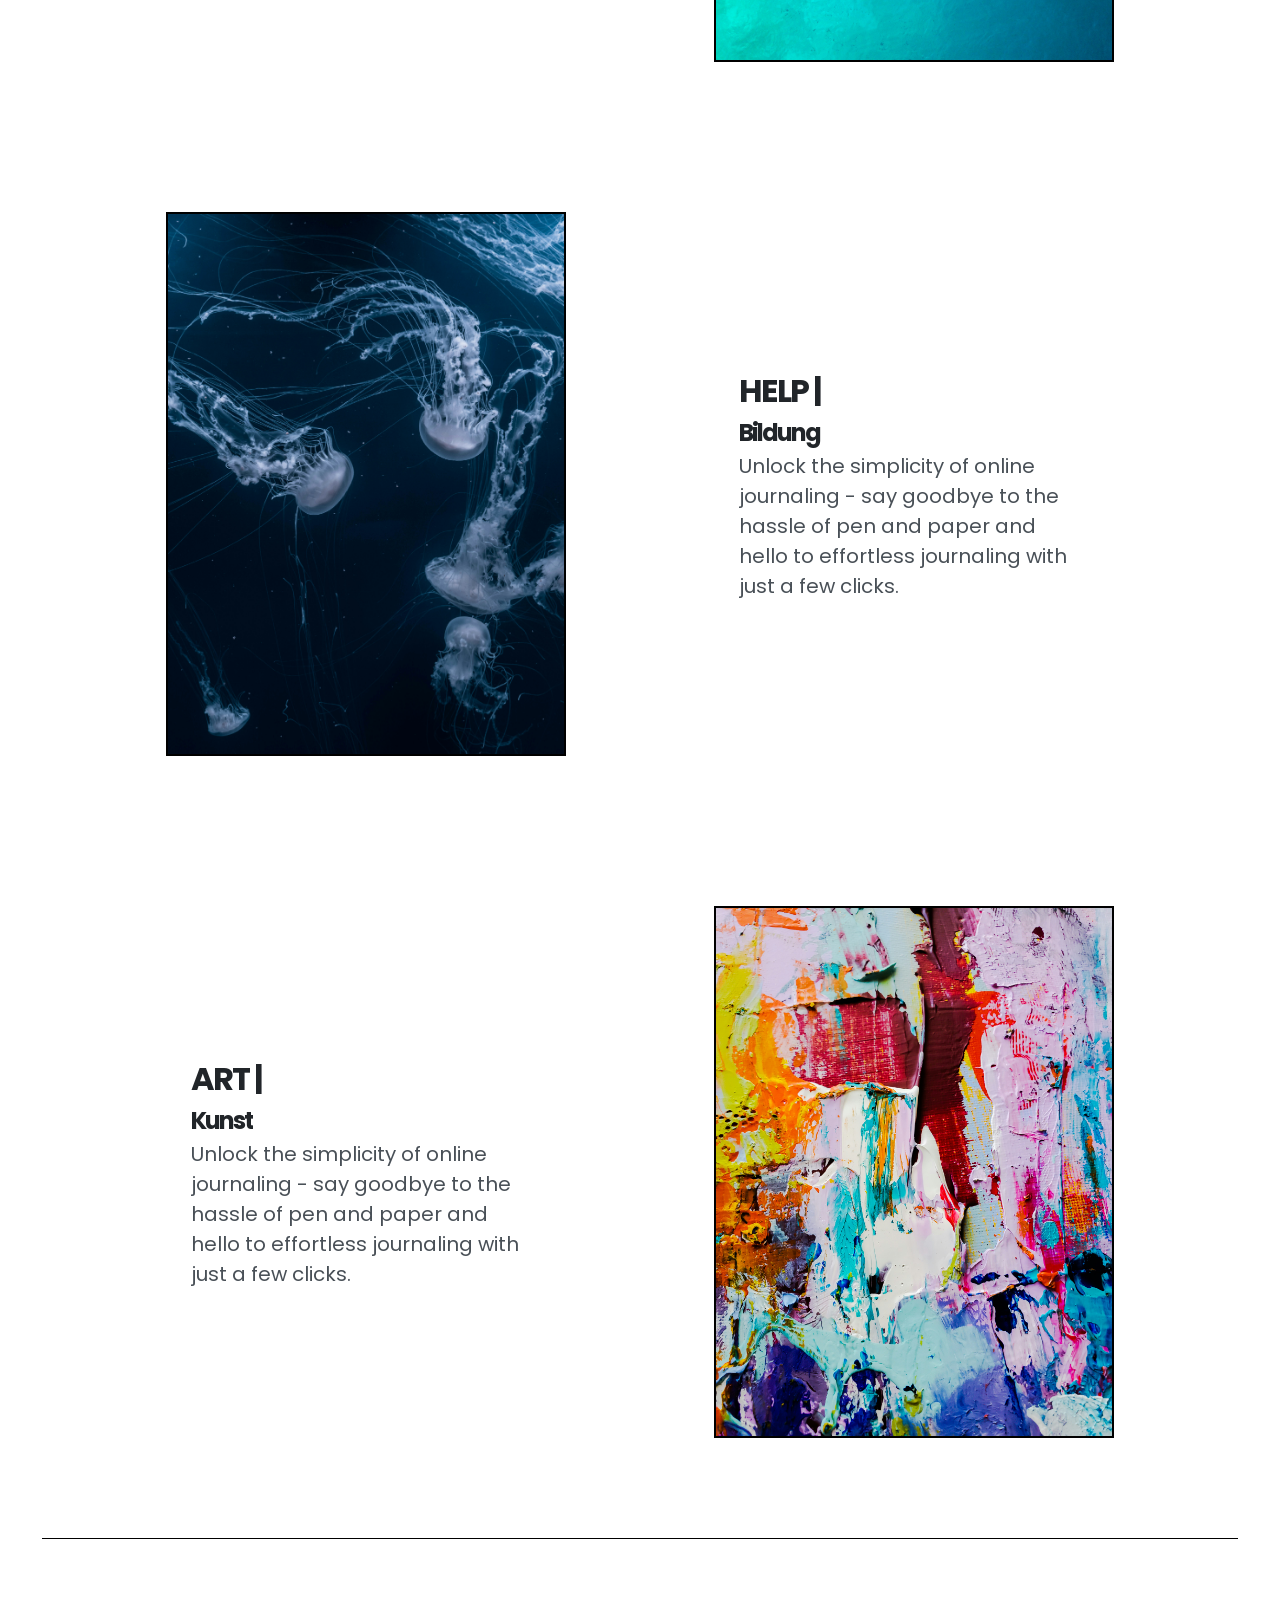
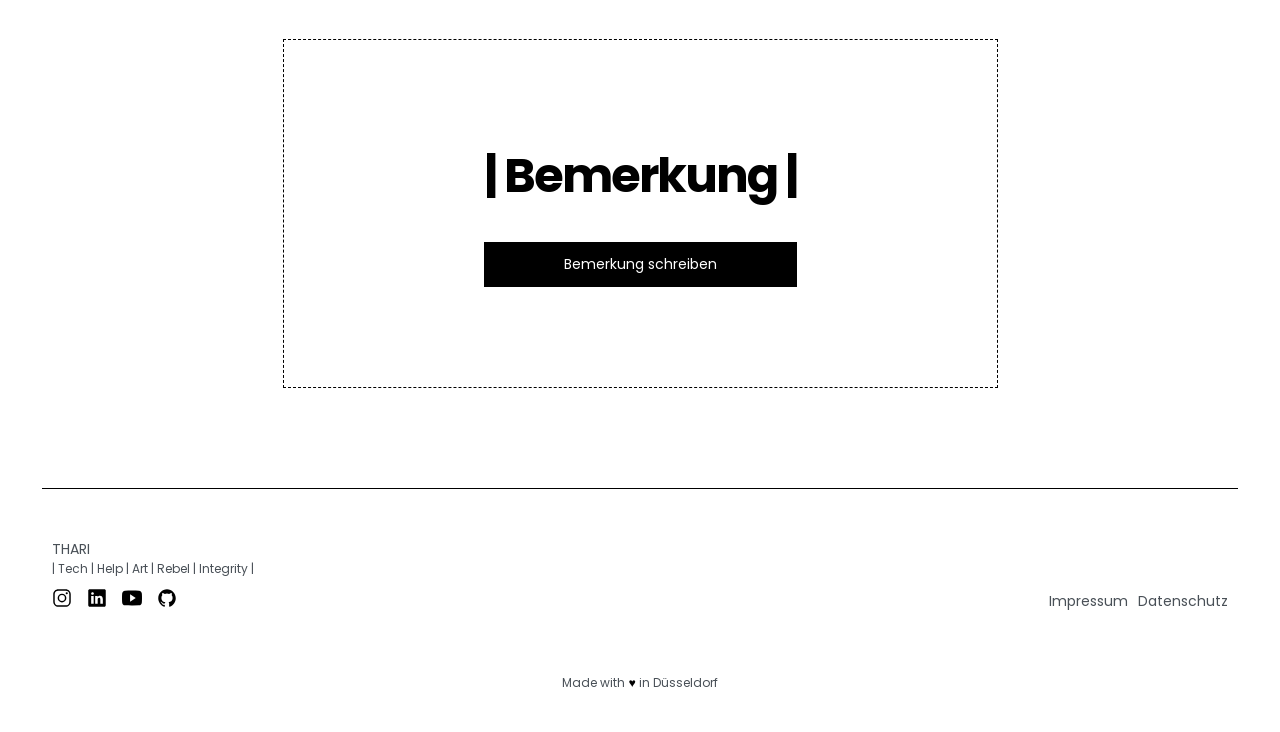
==== commit c2b6fdad: "working on nav sites" ====
--- a/de.html
+++ b/de.html
@@ -20,14 +20,14 @@
                 </div>
                 
                 <ul class="nav-btn-container">
-                    <p class="nav-line"><img class="nav-icons" src="images/svg/arrow-back-outline.svg" alt="arrow-back"></p>
+                    <p class="nav-line">|</p>
                     <li><a class="nav-btn" href="nav-pages/about-me.html">Über mich</a></li>
                     <li><a class="nav-btn" href="nav-pages/contact.html">Kontakt</a></li>
                     <li><a class="nav-btn" href="nav-pages/services.html">Leistungen</a></li>
                     <li><a class="nav-btn" href="nav-pages/portfolio.html">Portfolio</a></li>
                     <li><a class="nav-btn" href="nav-pages/blog.html">Blog</a></li>
                     <li><a class="nav-btn" href="nav-pages/feedback.html">Bemerkungen</a></li>
-                    <p class="nav-line"><img class="nav-icons" src="images/svg/arrow-forward-outline.svg" alt="arrow-back"></p>
+                    <p class="nav-line">|</p>
                     <li class="dropdown">
                         <a class="nav-btn" href="#"><img class="nav-icons" src="images/svg/arrow-down-outline.svg" alt="arrow-down"></a>
                         <ul class="dropdown-content">
@@ -63,7 +63,7 @@
                 
                     <ul class="hero-btn-container">
                         <li><a class="btn btn-primary" href="nav-pages/contact.html">Kontakt</a></li>
-                        <li><a class="btn btn-primary-outline" href="button-pages/learn-more.html">Learn more</a></li>
+                        <li><a class="btn btn-primary-outline" href="button-pages/learn-more.html">Lerne mehr</a></li>
                     </ul>
                 </div>
 
@@ -111,7 +111,7 @@
             <section class="cta-section">
                 <div class="cta-card">
                     <h2 class="cta-heading">| Bemerkung |</h2>
-                    <a class="btn btn-primary" href="../nav-pages/blog.html">Bemerkung schreiben</a>
+                    <a class="btn btn-primary" href="../nav-pages/feedback.html">Bemerkung schreiben</a>
                     <!-- Div Bewertungsfelder einfügen (mit Formular einfügbar)-->
                 </div>
             </section>
--- a/de.css
+++ b/de.css
@@ -441,6 +441,14 @@
     margin: 1rem 0;
 }
 
+.hero-btn-container-learn-more {
+    display: flex;
+    gap: 1rem;
+    list-style: none;
+    justify-content: center;
+    margin: 2rem 0;
+}
+
 .Startseite-img-container {
     display: flex;
     justify-content: center;
@@ -517,17 +525,43 @@
 
 .features-grid-container {
     display: grid;
+    row-gap: 15rem;
     grid-template-columns: 1fr 1fr;
-    row-gap: 15rem;
+    justify-items: center;
+    align-items: center;
     column-gap: 5rem;
-    justify-items: center;
-    align-items: center;
+    margin: 75px 75px 100px;
+}
+
+.features-grid-container-learn-more {
+    display: flex;
+    flex-wrap: wrap;
+    justify-content: center;
     margin: 75px 75px 100px;
 }
 
 .feature-text {
     max-width: 350px;
     width: 100%;
+}
+
+.feature-text-learn-more {
+    max-width: 350px;
+    width: 100%;
+    padding: 2rem 2rem;
+    margin: 50px 50px;
+    justify-content: center;
+    border: 2px dotted black;
+}
+
+.feature-text-learn-more-thari {
+    max-width: 1000px;
+    width: 100%;
+    padding: 2rem 2rem;
+    margin: 50px 50px;
+    border: 2px dotted black;
+    grid-column: 1/4;
+    text-align: center;
 }
 
 .feature-headings {
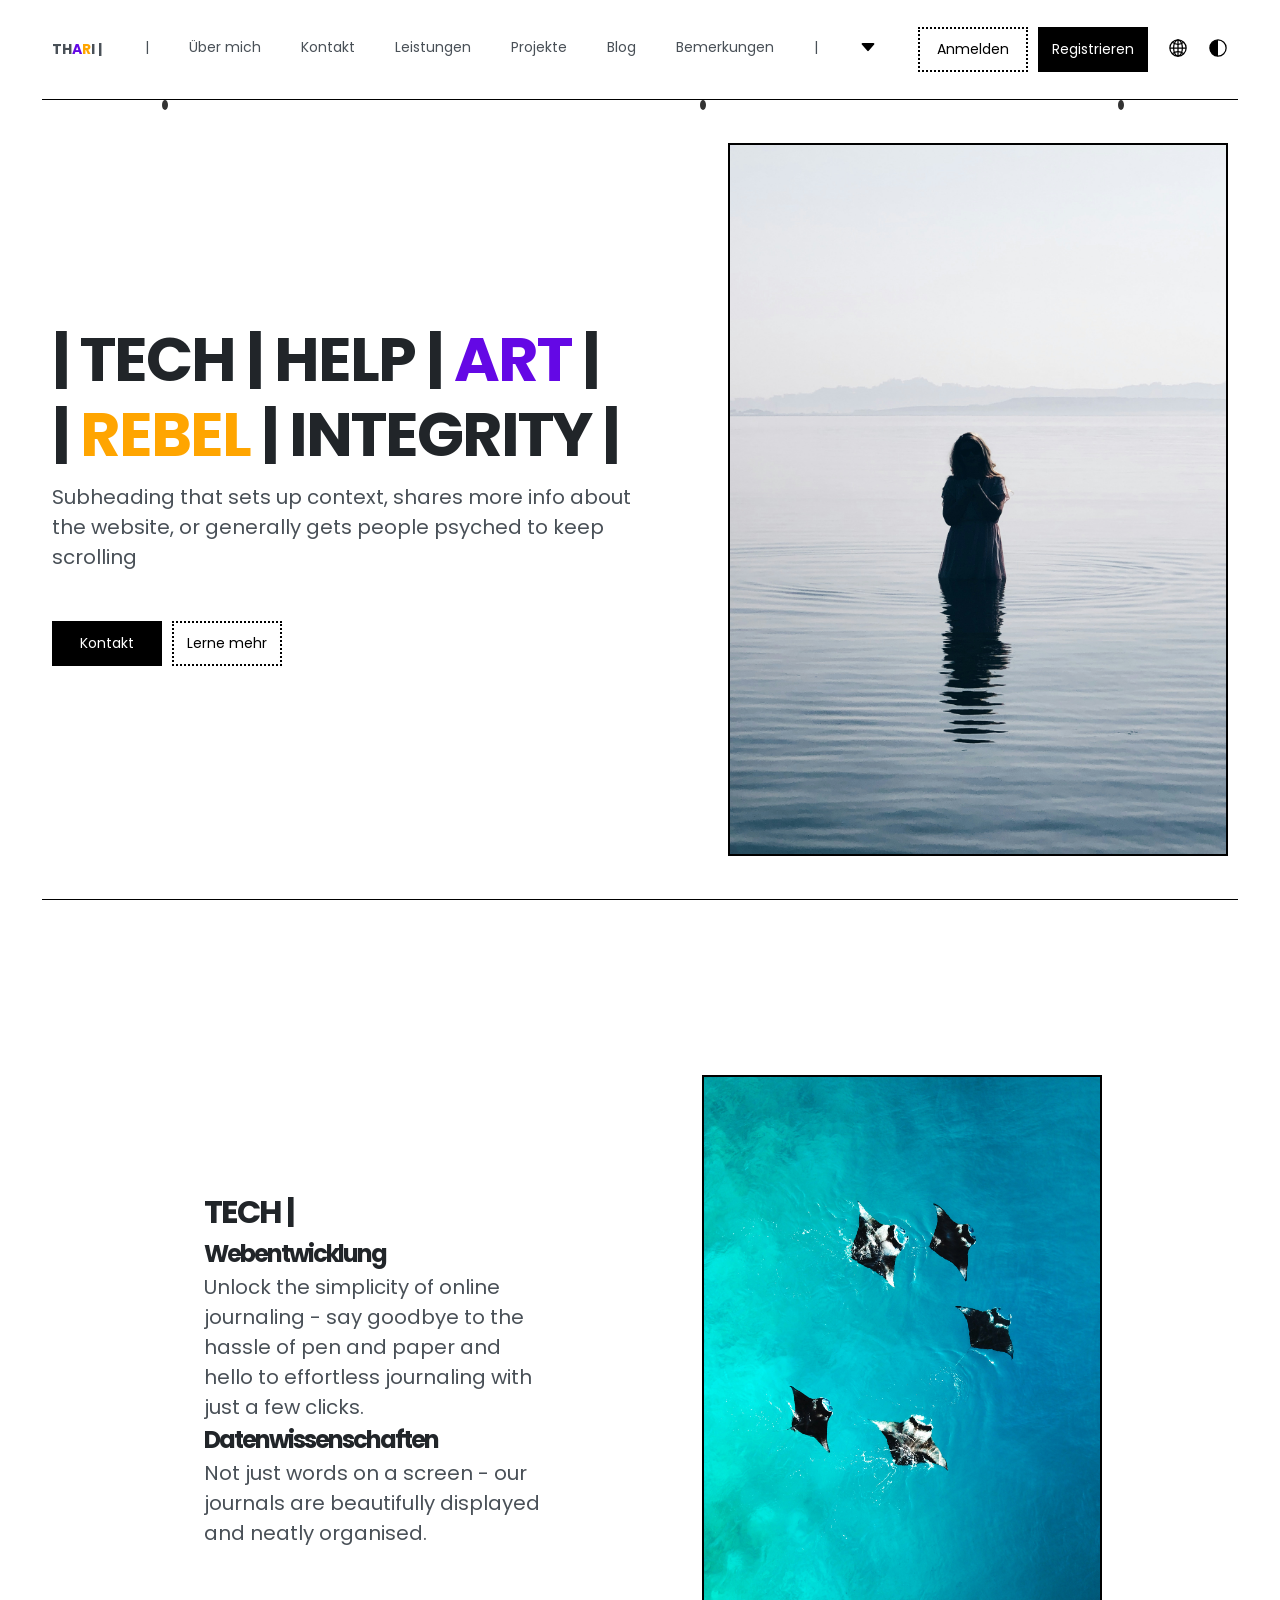
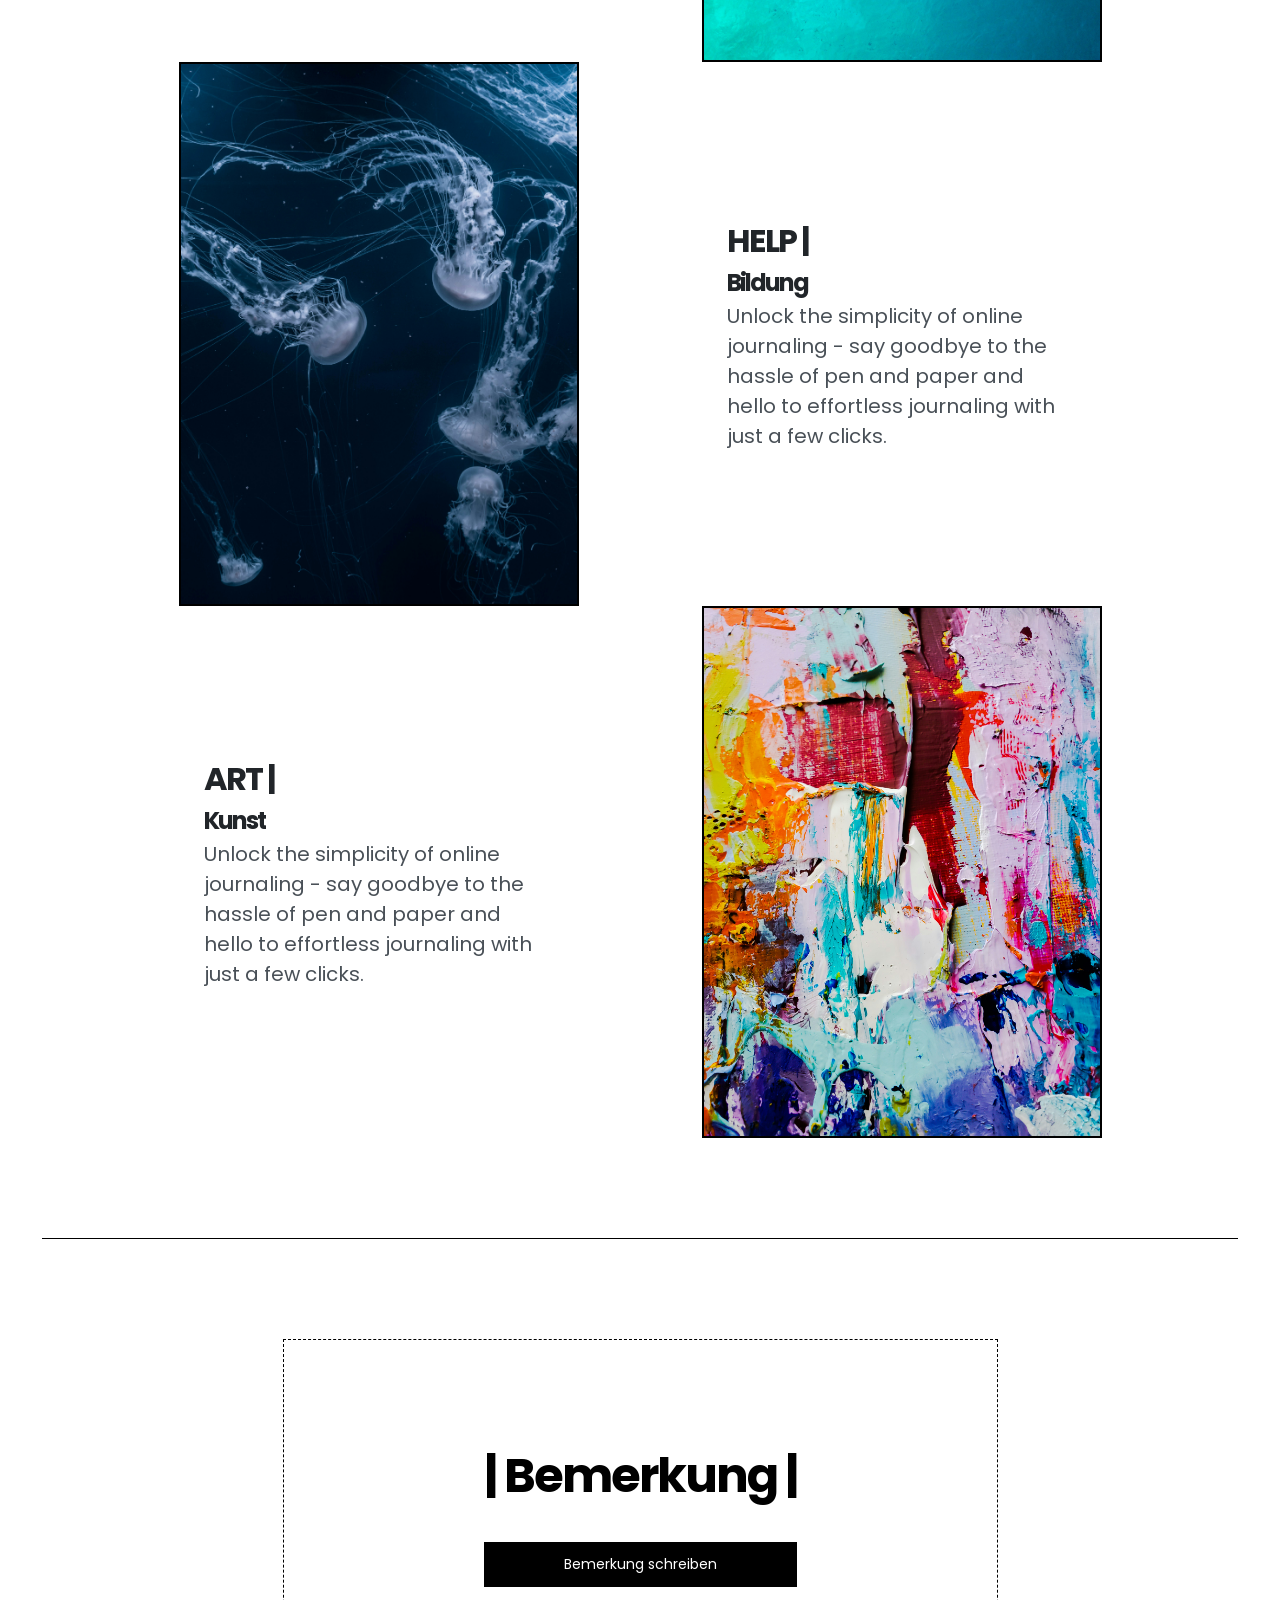
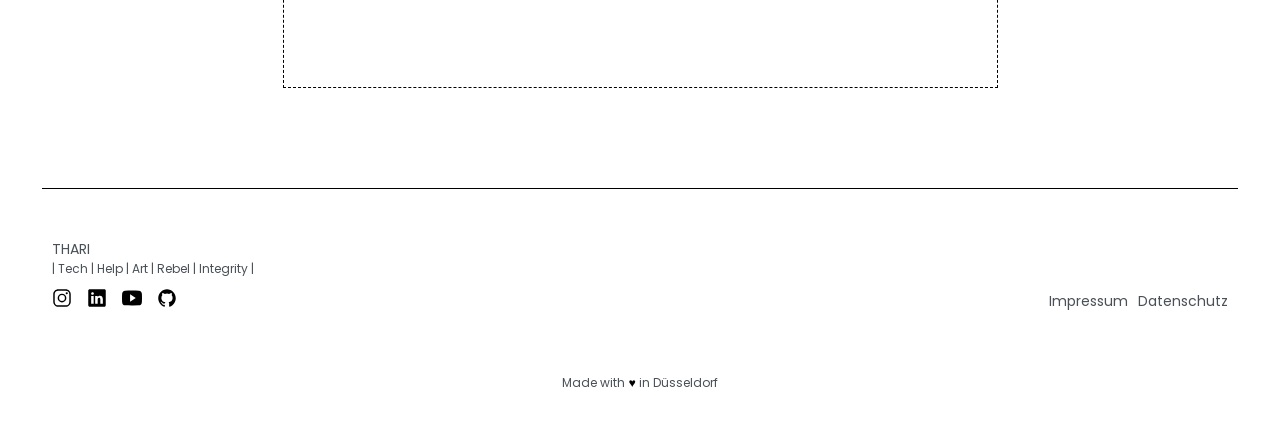
==== commit a553b19f: "projects and co." ====
--- a/de.html
+++ b/de.html
@@ -24,7 +24,7 @@
                     <li><a class="nav-btn" href="nav-pages/about-me.html">Über mich</a></li>
                     <li><a class="nav-btn" href="nav-pages/contact.html">Kontakt</a></li>
                     <li><a class="nav-btn" href="nav-pages/services.html">Leistungen</a></li>
-                    <li><a class="nav-btn" href="nav-pages/portfolio.html">Portfolio</a></li>
+                    <li><a class="nav-btn" href="nav-pages/projects.html">Projekte</a></li>
                     <li><a class="nav-btn" href="nav-pages/blog.html">Blog</a></li>
                     <li><a class="nav-btn" href="nav-pages/feedback.html">Bemerkungen</a></li>
                     <p class="nav-line">|</p>
--- a/de.css
+++ b/de.css
@@ -171,6 +171,13 @@
     color: var(--grey-base);
 }
 
+button:link, button:visited, button:hover, button:active {
+    color: var(--white);
+    background-color: var(--black);
+    border: 2px dotted var(--black);
+    transition: 0.5s;
+}
+
 ul {
     list-style: none;
 }
@@ -189,6 +196,14 @@
     justify-content: center;
     align-items: center;
 
+}
+
+.btn-learn-more {
+    padding: 1rem 2rem;
+    font-size: var(--text-base);
+    display: flex;
+    justify-content: center;
+    align-items: center;
 }
 
 .btn-primary:link, .btn-primary:visited {
@@ -523,13 +538,17 @@
     flex-direction: column;
 }
 
+.features-section-nav-button-pages {
+    display: flex;
+    justify-content: center;
+}
+
 .features-grid-container {
     display: grid;
-    row-gap: 15rem;
+    /* row-gap: 15rem; */
     grid-template-columns: 1fr 1fr;
     justify-items: center;
     align-items: center;
-    column-gap: 5rem;
     margin: 75px 75px 100px;
 }
 
@@ -537,6 +556,15 @@
     display: flex;
     flex-wrap: wrap;
     justify-content: center;
+    margin: 75px 75px 100px;
+}
+
+.features-grid-container-about-me {
+    display: flex;
+    row-gap: 5rem;
+    justify-content: center;
+    justify-items: center;
+    align-items: center;
     margin: 75px 75px 100px;
 }
 
@@ -564,8 +592,23 @@
     text-align: center;
 }
 
+.feature-text-about-me {
+    max-width: 600px;
+    width: 100%;
+    gap: 2rem;
+    padding: 2rem 2rem;
+    margin: 0px 80px;
+    justify-content: center;
+}
+
 .feature-headings {
     margin-bottom: 5rem;
+}
+
+.nav-img {
+    max-width: 57.54rem;
+    width: 100%;
+    transition: transform 0.8s ease;
 }
 
 .feature-img {
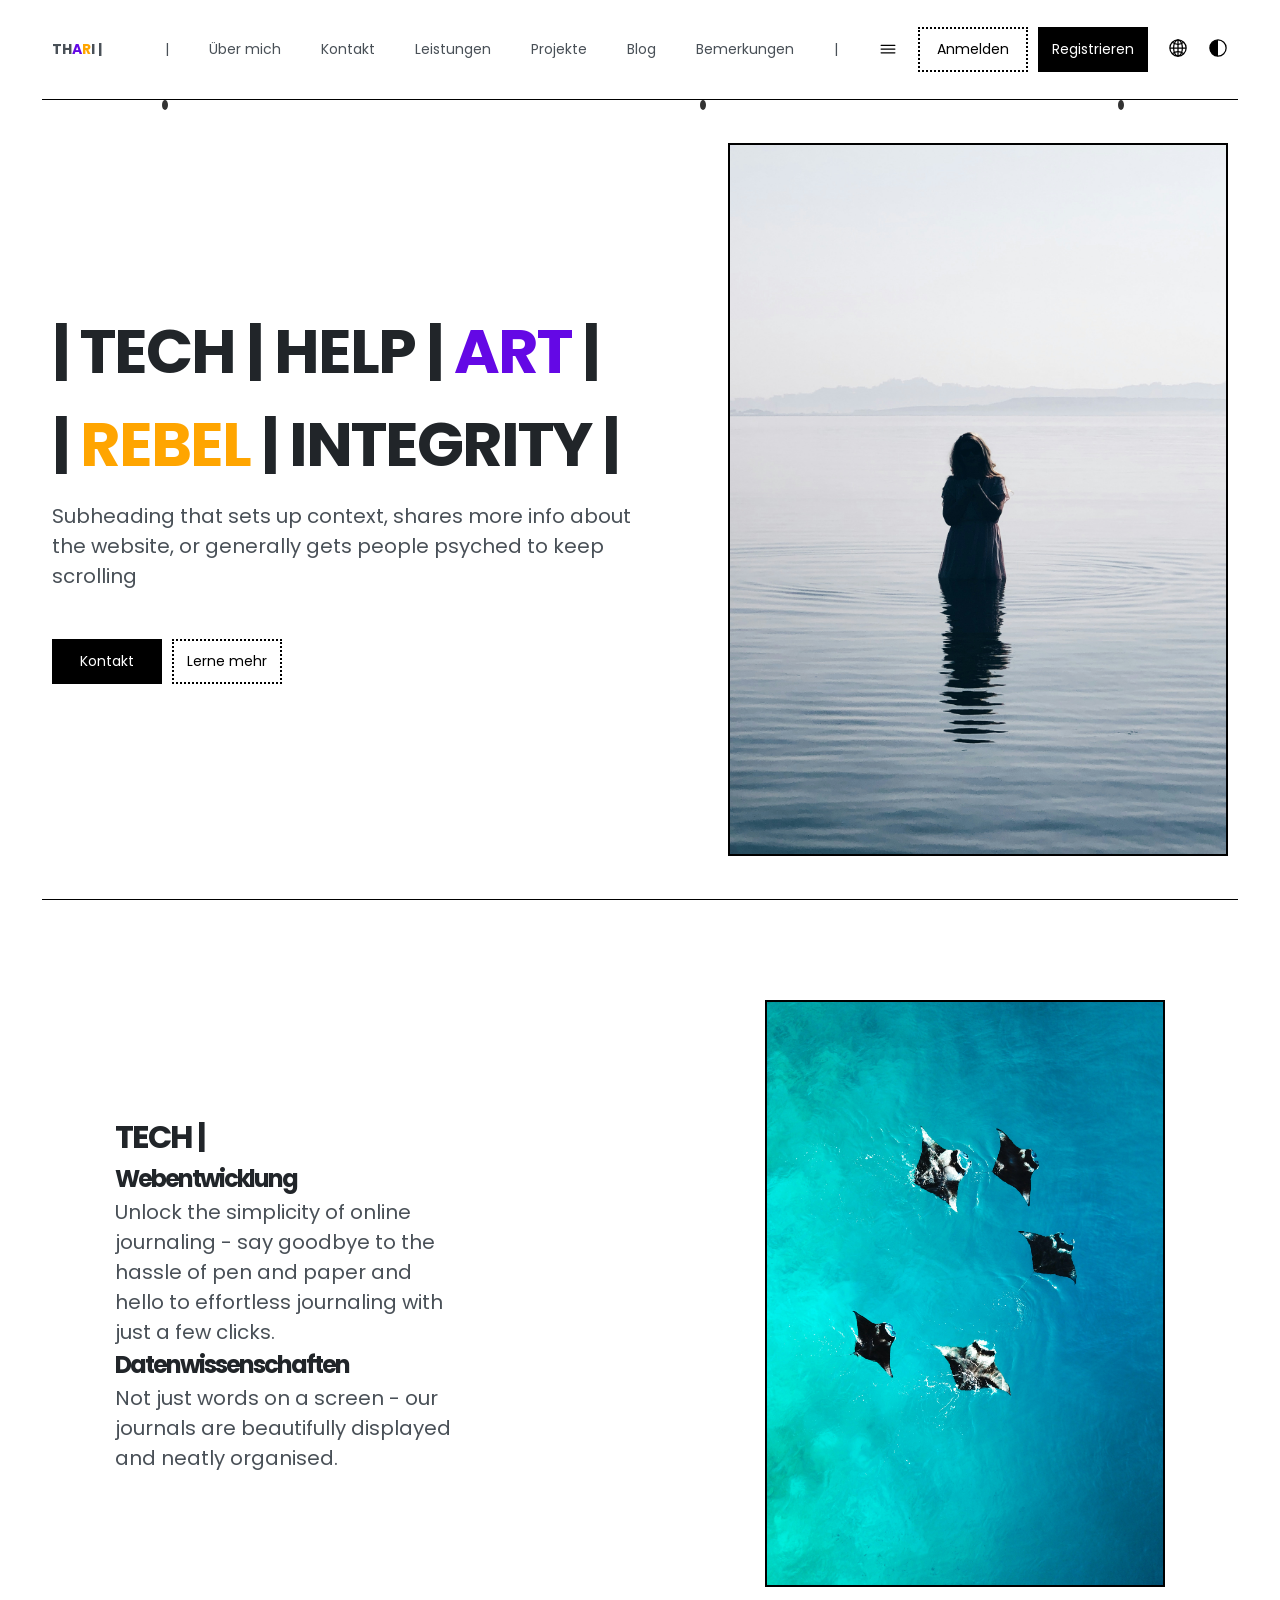
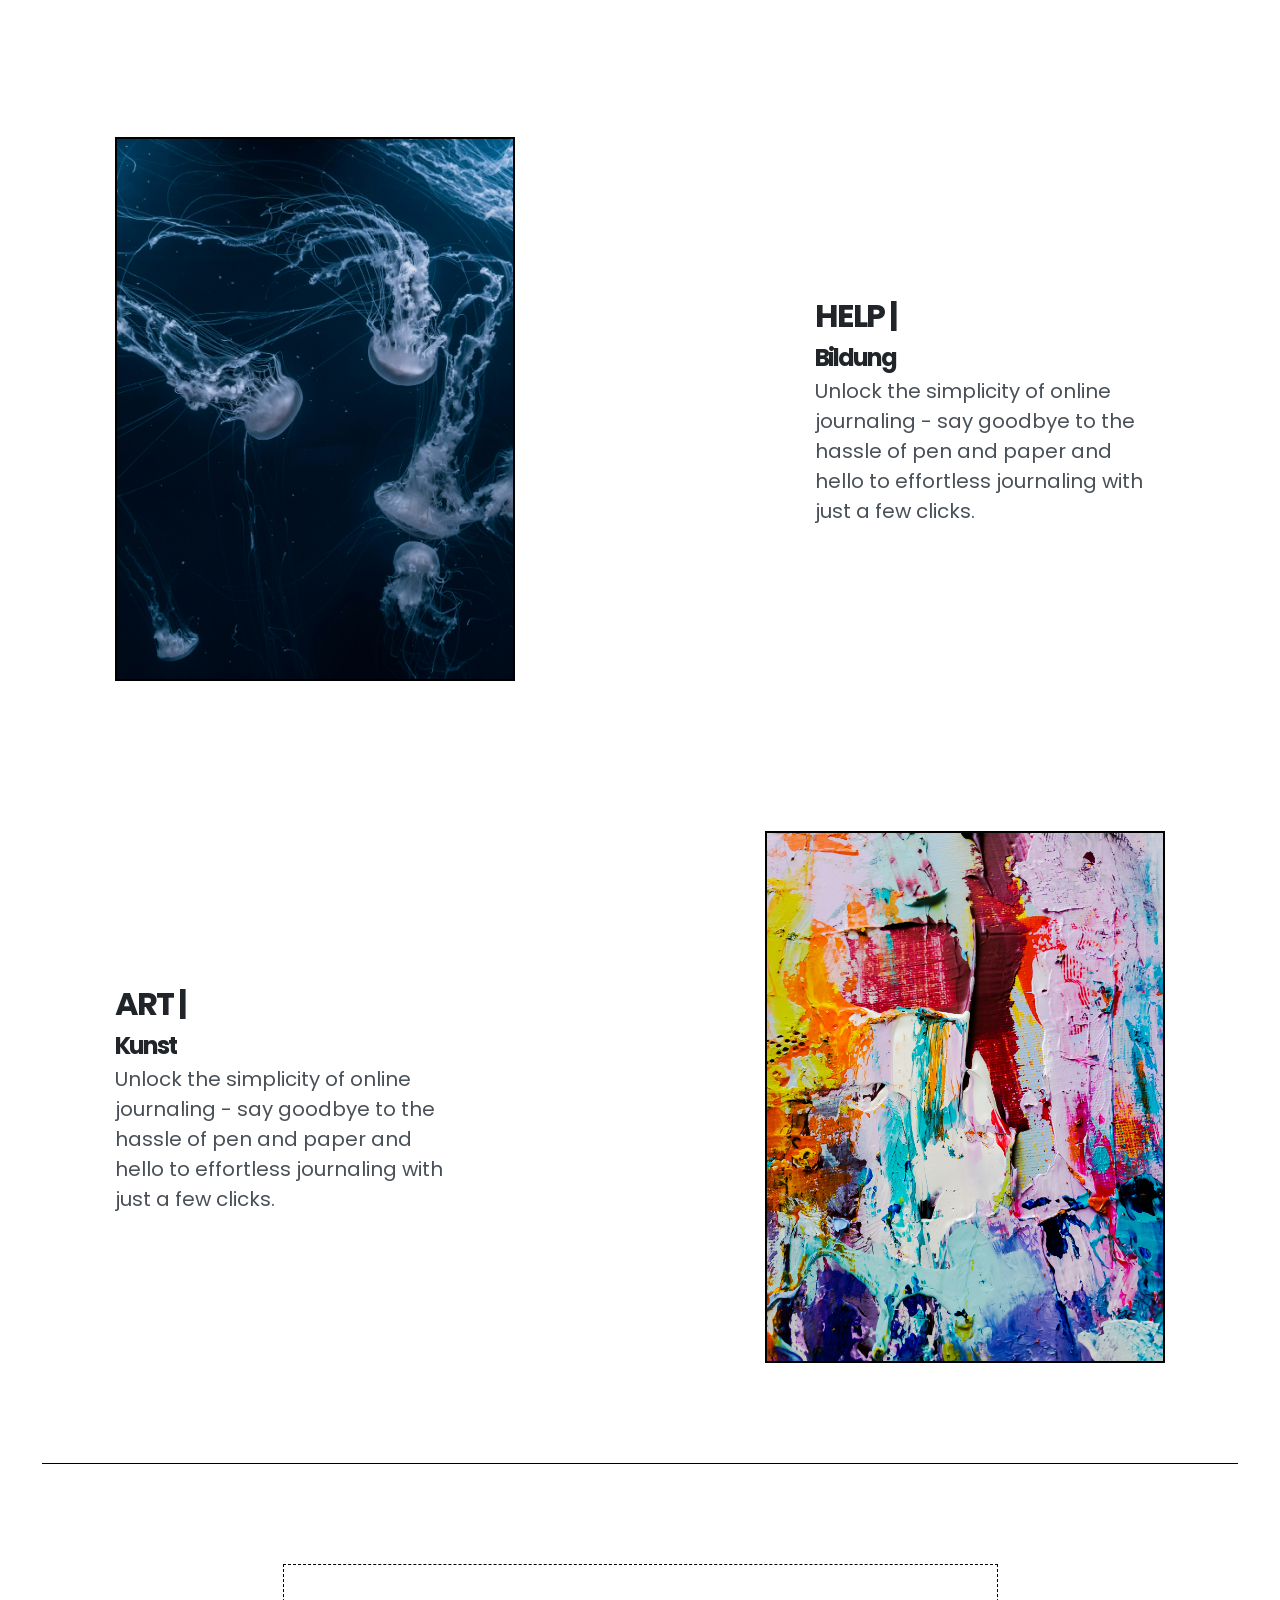
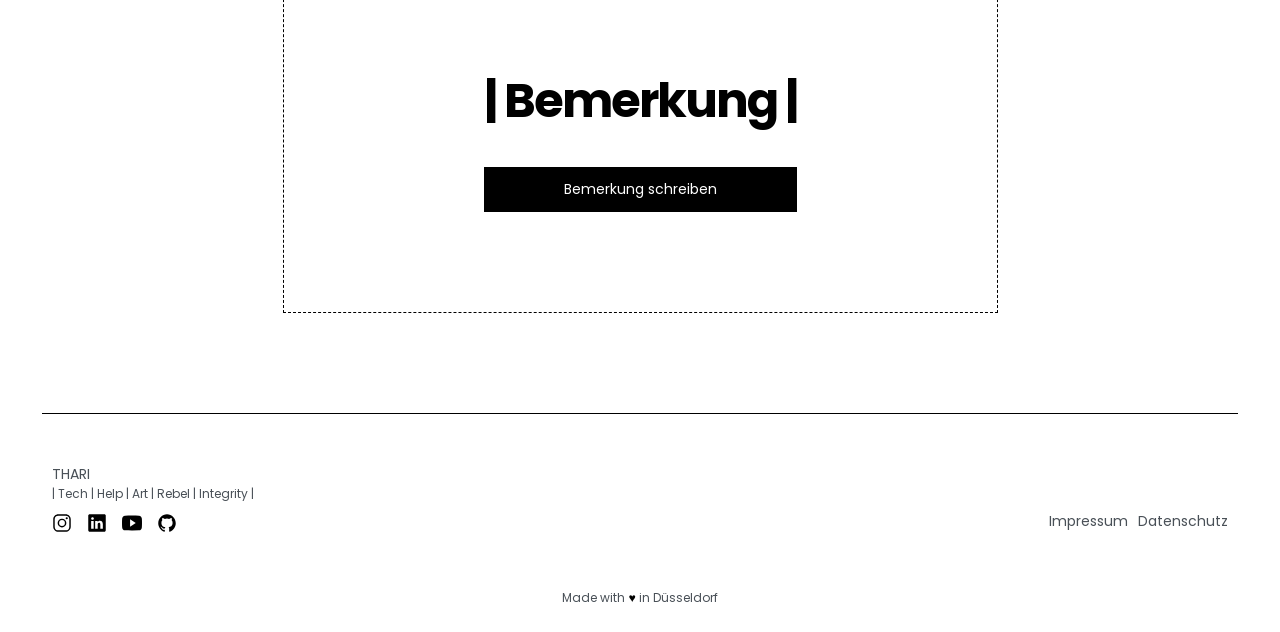
==== commit 0a6927a6: "responsive design" ====
--- a/de.html
+++ b/de.html
@@ -7,6 +7,7 @@
     <link rel="preconnect" href="https://fonts.gstatic.com" crossorigin>
     <link href="https://fonts.googleapis.com/css2?family=Poppins:ital,wght@0,100;0,200;0,300;0,400;0,500;0,600;0,700;0,800;0,900;1,100;1,200;1,300;1,400;1,500;1,600;1,700;1,800;1,900&display=swap" rel="stylesheet">
     <link rel="stylesheet" href="de.css">
+    <link rel="stylesheet" href="queries.css">
     <title>THARI | </title>
 </head>
 <body>
@@ -15,20 +16,19 @@
             <!-- NAVIGATION -->
             <nav class="navbar">
                 <div class="logo">
-                    <a href="de.html" id="Logo-Startseite-Link">TH<span class="art-color">A</span><span class="rebel-color">R</span>I | </a> 
-                    <!-- Senkrechter Strich professioneller -->
+                    <a href="de.html" id="Logo-Startseite-Link">TH<span class="art-color">A</span><span class="rebel-color">R</span>I&nbsp;|</a> 
                 </div>
-                
+
                 <ul class="nav-btn-container">
                     <p class="nav-line">|</p>
-                    <li><a class="nav-btn" href="nav-pages/about-me.html">Über mich</a></li>
+                    <li><a class="nav-btn" href="nav-pages/about-me.html">Über&nbsp;mich</a></li>
                     <li><a class="nav-btn" href="nav-pages/contact.html">Kontakt</a></li>
                     <li><a class="nav-btn" href="nav-pages/services.html">Leistungen</a></li>
                     <li><a class="nav-btn" href="nav-pages/projects.html">Projekte</a></li>
                     <li><a class="nav-btn" href="nav-pages/blog.html">Blog</a></li>
                     <li><a class="nav-btn" href="nav-pages/feedback.html">Bemerkungen</a></li>
                     <p class="nav-line">|</p>
-                    <li class="dropdown">
+                    <!-- <li class="dropdown">
                         <a class="nav-btn" href="#"><img class="nav-icons" src="images/svg/arrow-down-outline.svg" alt="arrow-down"></a>
                         <ul class="dropdown-content">
                             <li><a href="#">Über mich</a></li>
@@ -38,8 +38,10 @@
                             <li><a href="#">Blog</a></li>
                             <li><a href="#">Bemerkungen</a></li>
                         </ul>
-                    </li>
+                    </li> -->
                 </ul>
+
+                <button class="nav-toggle"><img class="nav-icons" src="images/svg/menu-outline.svg" alt="nav"></button>
 
                 <ul class="nav-login-register-container">
                     <li><a class="btn btn-primary-outline" href="login-register/login.html" id="login-link">Anmelden</a></li>
@@ -55,10 +57,13 @@
             <!-- HERO SECTION -->
             <section class="hero-section">
                 <div class="hero-content">
-                    <h1 class="hero-heading">
-                        | TECH | HELP | <span class="art-color">ART</span> | <br> 
-                        | <span class="rebel-color">REBEL</span> | INTEGRITY | 
-                    </h1>
+                    <div class="hero-heading">
+                        <h1>
+                            |&nbsp;TECH&nbsp;|&nbsp;HELP&nbsp;|&nbsp;<span class="art-color">ART</span>&nbsp;|
+                            <br class="hero-heading-break">
+                            |&nbsp;<span class="rebel-color">REBEL</span>&nbsp;|&nbsp;INTEGRITY&nbsp;|
+                        </h1>
+                    </div>
                     <p class="hero-paragraph">Subheading that sets up context, shares more info about the website, or generally gets people psyched to keep scrolling</p>
                 
                     <ul class="hero-btn-container">
@@ -84,26 +89,35 @@
             <!-- FEATURE SECTION -->
             <section class="features-section">
                 <div class="features-grid-container">
-                    <div class="feature-text">
-                        <h4>TECH | </h4>
-                        <h5 class="feature-heading">Webentwicklung</h5>
-                        <p>Unlock the simplicity of online journaling - say goodbye to the hassle of pen and paper and hello to effortless journaling with just a few clicks.</p>
-                        <h5 class="feature-heading">Datenwissenschaften</h5>
-                        <p>Not just words on a screen - our journals are beautifully displayed and neatly organised.</p>
+                    <div class="feature-item">
+                        <div class="feature-text">
+                            <h4>TECH | </h4>
+                            <h5 class="feature-heading">Webentwicklung</h5>
+                            <p>Unlock the simplicity of online journaling - say goodbye to the hassle of pen and paper and hello to effortless journaling with just a few clicks.</p>
+                            <h5 class="feature-heading">Datenwissenschaften</h5>
+                            <p>Not just words on a screen - our journals are beautifully displayed and neatly organised.</p>
+                        </div>
+                        <img class="feature-img" src="images/home/Startseite_Rays.jpg" alt="Rays">
                     </div>
-                    <img class="feature-img" src="images/home/Startseite_Rays.jpg" alt="Rays">
-                    <div class="feature-text">
-                        <h4>HELP | </h4>
-                        <h5 class="feature-heading">Bildung</h5>
-                        <p>Unlock the simplicity of online journaling - say goodbye to the hassle of pen and paper and hello to effortless journaling with just a few clicks.</p>
+
+                    <div class="feature-item">
+                        <div class="feature-text">
+                            <h4>HELP | </h4>
+                            <h5 class="feature-heading">Bildung</h5>
+                            <p>Unlock the simplicity of online journaling - say goodbye to the hassle of pen and paper and hello to effortless journaling with just a few clicks.</p>
+                        </div>
+                        <img class="feature-img feature-img-swap-order" src="images/home/Startseite_Quallen.jpg" alt="Quallen">
                     </div>
-                    <img class="feature-img feature-img-swap-order" src="images/home/Startseite_Quallen.jpg" alt="Quallen">
-                    <div class="feature-text">
-                        <h4>ART | </h4>
-                        <h5 class="feature-heading">Kunst</h5>
-                        <p>Unlock the simplicity of online journaling - say goodbye to the hassle of pen and paper and hello to effortless journaling with just a few clicks.</p>
+
+                    <div class="feature-item">
+                        <div class="feature-text">
+                            <h4>ART | </h4>
+                            <h5 class="feature-heading">Kunst</h5>
+                            <p>Unlock the simplicity of online journaling - say goodbye to the hassle of pen and paper and hello to effortless journaling with just a few clicks.</p>
+                        </div>
+                    <img class="feature-img" src="images/home/jene-stephaniuk--MCrF6hnojU-unsplash.jpg" alt="Art">
                     </div>
-                    <img class="feature-img" src="images/home/jene-stephaniuk--MCrF6hnojU-unsplash.jpg" alt="Art">
+
                 </div>
             </section>
 
--- a/de.css
+++ b/de.css
@@ -105,8 +105,8 @@
 }
 
 html {
-   font-size: 62.5%; 
-   /* 10px / 16px = 62.5% */
+    font-size: 62.5%; 
+    /* 10px / 16px = 62.5% */
 }
 
 body {
@@ -117,11 +117,14 @@
 }
 
 .container {
-    max-width: 95%;
-    width: 100%;
+    max-width: 2000px;
+    width: 95%;
     margin: 0 auto;
     padding: 0 1rem;
     box-sizing: border-box;
+    flex-wrap: wrap;
+    justify-content: center;
+    align-items: stretch;
 }
 
 h1, h2, h3, h4, h5 {
@@ -169,6 +172,12 @@
 
 a:link, a:visited, a:hover, a:active {
     color: var(--grey-base);
+}
+
+button {
+    color: none;
+    background: none;
+    border: none;
 }
 
 button:link, button:visited, button:hover, button:active {
@@ -319,9 +328,11 @@
 .navbar {
     height: var(--nav-height);
     display: flex;
+    justify-content: space-between;
     align-items: center;
     border-bottom: 1px solid #000000;
     padding: 0 1rem;
+    /* overflow-x: auto; macht Sinn wenn man scrollen möchte */
 }
 
 .logo {
@@ -331,11 +342,12 @@
 .nav-btn-container {
     display: flex;
     margin-left: auto;
-    margin-right: 2rem;
+    /* margin-right: 2rem; */
 }
 
 .nav-line {
     padding: 2rem;
+    width: 100%;
     font-size: var(--text-base);
 }
 
@@ -399,6 +411,15 @@
     align-items: center;
 }
 
+/* Hamburger verstecken am Desktop */
+.nav-toggle {
+    /* display: none; */
+    font-size: 28px;
+    margin-left: 20px;
+    margin-right: 20px;
+    align-content: left;
+}
+
 /* ------ HERO SECTION ------ */
 
 .hero-section {
@@ -408,10 +429,11 @@
     display: flex;
     flex-direction: row;
     justify-content: center;
-    align-items: left;
+    align-items: center;
+    align-content: center;
+    position: relative;
     gap: clamp(1rem, 6vw, 8rem);
     border-bottom: 1px solid #000000;
-    position: relative;
 }
 
 .hero-content {
@@ -544,28 +566,41 @@
 }
 
 .features-grid-container {
-    display: grid;
-    /* row-gap: 15rem; */
-    grid-template-columns: 1fr 1fr;
+    display: flex;
+    row-gap: 15rem;
+    flex-wrap: wrap;
+    align-items: center;
+    justify-content: center;
+    margin-bottom: 100px;
+}
+
+.feature-item {
+    display: flex;
+    justify-content: center;
+    align-items: center;
+    gap: 30rem;
+    max-width: 1200px;
+    width: 100%;
+}
+
+.feature-img-swap-order {
+    order: -1;
+}
+
+.features-grid-container-learn-more {
+    display: flex;
+    flex-wrap: wrap;
+    justify-content: center;
+    margin-bottom: 100px;
+}
+
+.features-grid-container-about-me {
+    display: flex;
+    row-gap: 5rem;
+    justify-content: center;
     justify-items: center;
     align-items: center;
-    margin: 75px 75px 100px;
-}
-
-.features-grid-container-learn-more {
-    display: flex;
-    flex-wrap: wrap;
-    justify-content: center;
-    margin: 75px 75px 100px;
-}
-
-.features-grid-container-about-me {
-    display: flex;
-    row-gap: 5rem;
-    justify-content: center;
-    justify-items: center;
-    align-items: center;
-    margin: 75px 75px 100px;
+    margin-bottom: 100px;
 }
 
 .feature-text {
@@ -622,11 +657,6 @@
     transform: scale(1.15) scaleX(-1);
 }
 
-.feature-img-swap-order {
-    grid-row: 2/3;
-    grid-column: 1/2;
-}
-
 /* ------ CTA SECTION ------ */
 
 .cta-section {
@@ -651,13 +681,15 @@
 /* ------ FOOTER ------ */
 
 .footer {
-    display: flex;
-    flex-direction: column;
+    flex-direction: row;
+    flex-wrap: wrap;
     gap: 1rem;
+    align-items: center;
     justify-content: space-between;
     margin-bottom: 2.5rem;
     border-top: 1px solid #000000;
     padding: 0 1rem;
+    max-width: 100%;
 }
 
 .footer-thari {
@@ -674,6 +706,7 @@
 
 .social-icons-container {
     display: flex;
+    margin-top: 1rem;
     gap: 1.5rem;
 }
 
@@ -688,6 +721,8 @@
 }
 
 .small-text-footer {
+    width: 100%;
+    text-align: center;
     margin: auto;
     margin-bottom: 1.5rem;
 }
--- a/queries.css
+++ b/queries.css
@@ -0,0 +1,125 @@
+/* LG - SMALL LAPTOPS: 1024px - 1280px */
+
+@media (max-width: 78.5rem) {
+    /* 1256px / 16px = 78.5rem */
+    /* 78.5rem x 16px = 1256px */
+
+    html {
+        font-size: 56.25%;
+        /* 9px / 16px = 56.25% */
+    }
+
+    h1 {
+        text-align: center;
+    }
+
+    .hero-content {
+        height: 100vh;
+        align-items: center;
+    }
+
+    .hero-paragraph {
+        text-align: center;
+    }
+
+    .Startseite-img-container {
+        display: none;
+    }
+
+    .features-grid-container {
+        column-gap: 10rem;
+    }
+
+    .cta-section {
+        margin-bottom: 20rem;
+    }
+
+    .menu-toggle {
+        display: block;
+    }
+
+    .nav-btn-container {
+        visibility: hidden;
+    }
+
+}
+
+/* MD - TABLES: 768px - 1024px */
+
+@media (max-width: 48rem) {
+    /* 815px / 16px = 51rem */
+    /* 51rem x 16px = 816px */
+
+    html {
+        font-size: 50%;
+        /* 8px / 16px = 50% */
+    }
+
+    .features-grid-container {
+        column-gap: 1rem;
+    }
+
+    .cta-section {
+        margin-bottom: 15rem;
+    }
+}
+
+/* SM - PHONE LANDSCAPE: 576px - 768px */
+
+@media (max-width: 43rem) {
+    /* 680px / 16px = 43rem */
+    /* 43rem x 16px = 688px */
+
+    html {
+        font-size: 43.75%;
+        /* 7px / 16px = 43.75% */
+    }
+
+    .cta-card {
+        padding: 8rem 16rem;
+    }
+
+    .feature-section {
+        margin-bottom: 20rem;
+        display: flex;
+        flex-wrap: wrap;
+        align-content: center;
+        justify-content: center;
+    }
+}
+
+/* XS - PHONE PORTRAINT: < 576px */
+
+@media (max-width: 33.25rem) {
+    /* 530px / 16px = 33.25rem */
+    /* 34rem x 16px = 544px */
+
+    html {
+        font-size: 37.5%;
+        /* 6px / 16px = 37.5% */
+    }
+
+    .hero-heading-break {
+        display: none;
+    }
+
+    .hero-section {
+        height: auto;
+        flex-direction: row;
+        justify-content: center;
+        align-items: flex-start;
+    }
+
+    .features-grid-container {
+        grid-template-columns: 1fr;
+    }
+
+    .feature-img-swap-order {
+        grid-row: auto;
+        grid-column: auto;
+    }
+
+    .cta-card {
+        padding: 4rem 8rem;
+    }
+}
